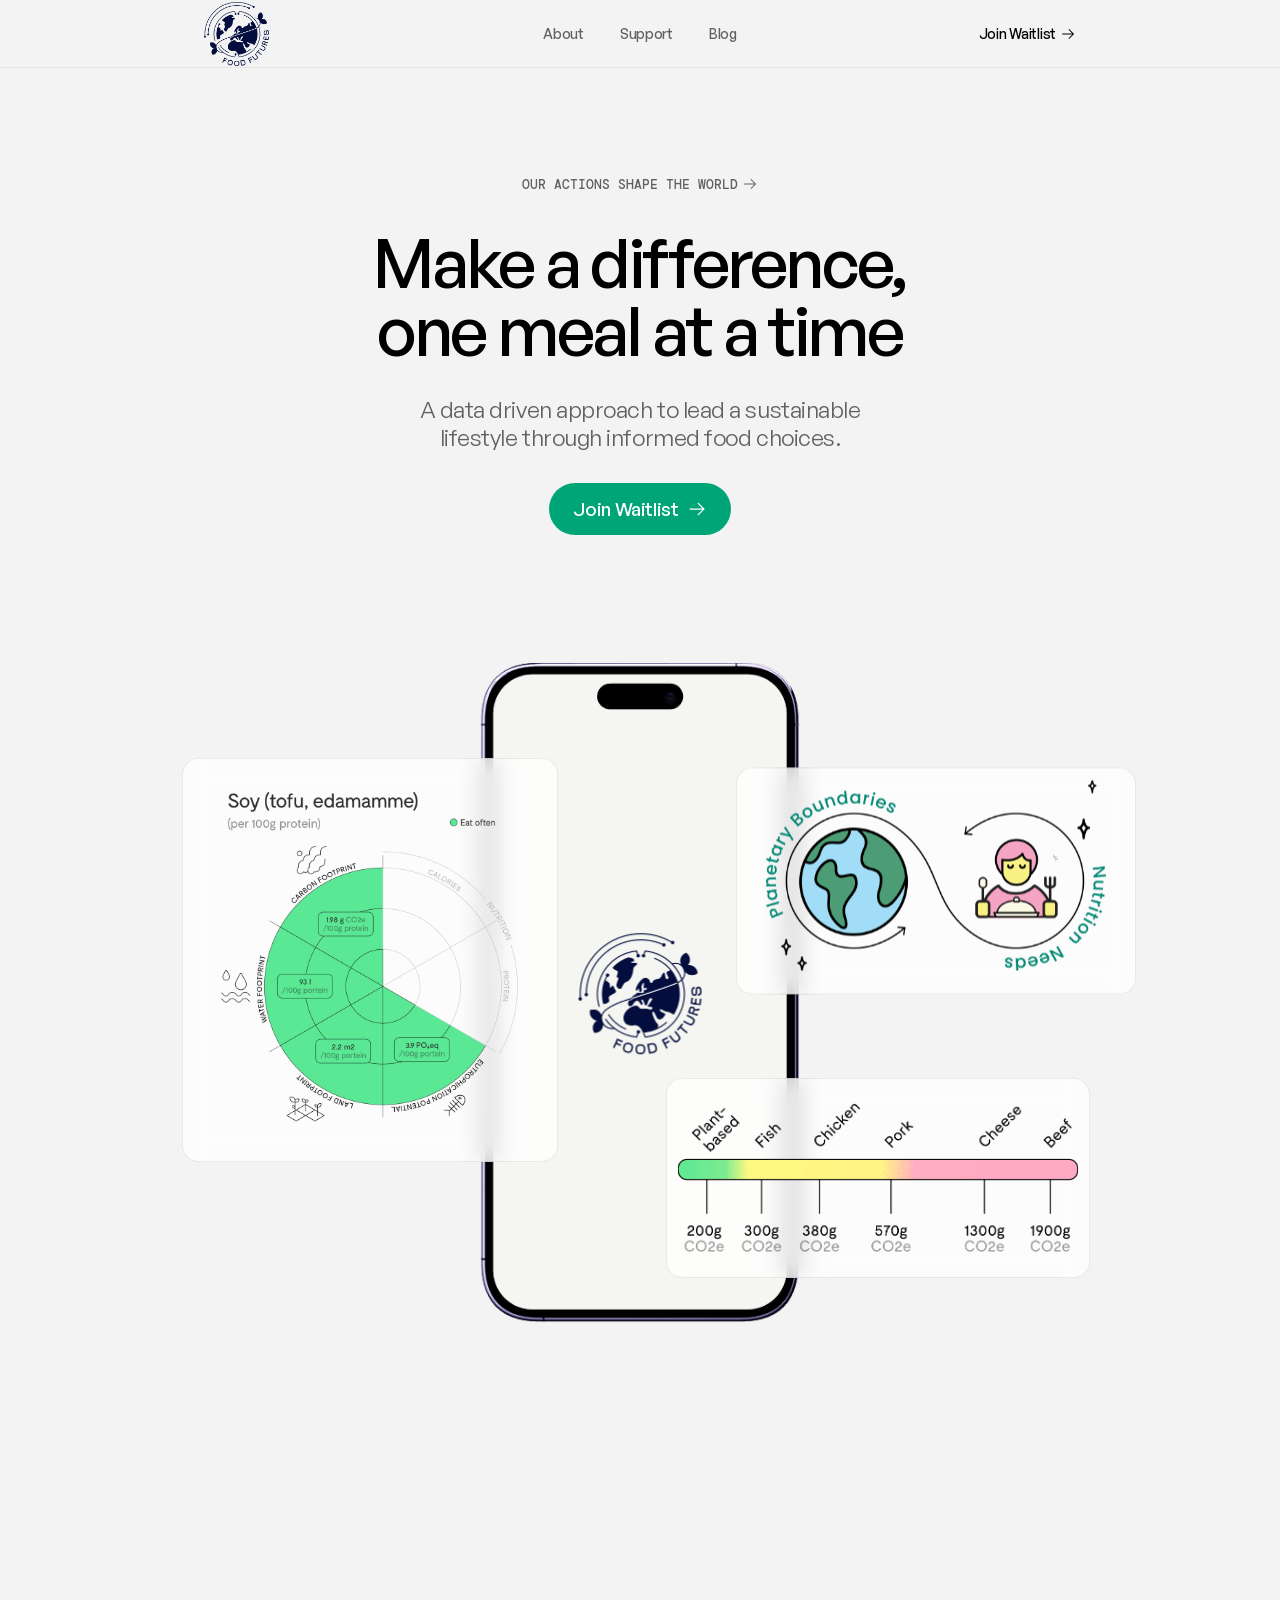
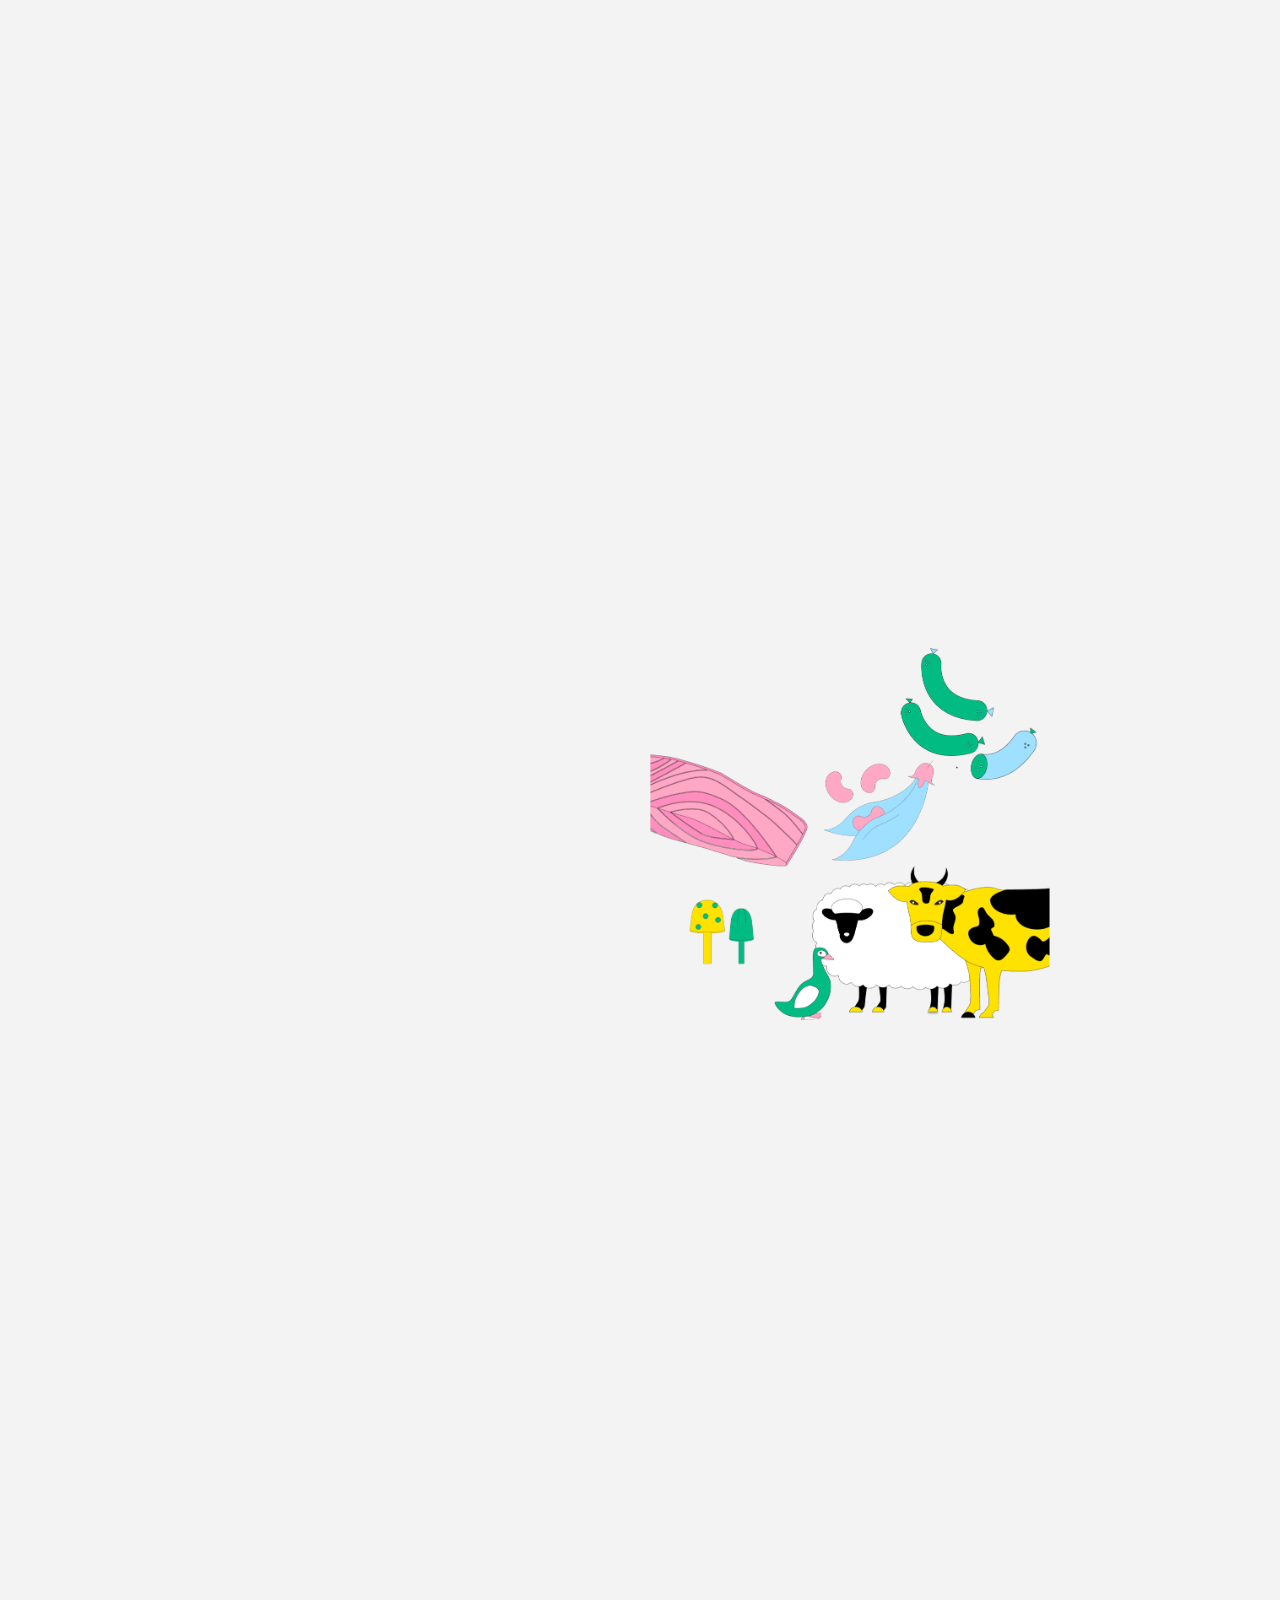
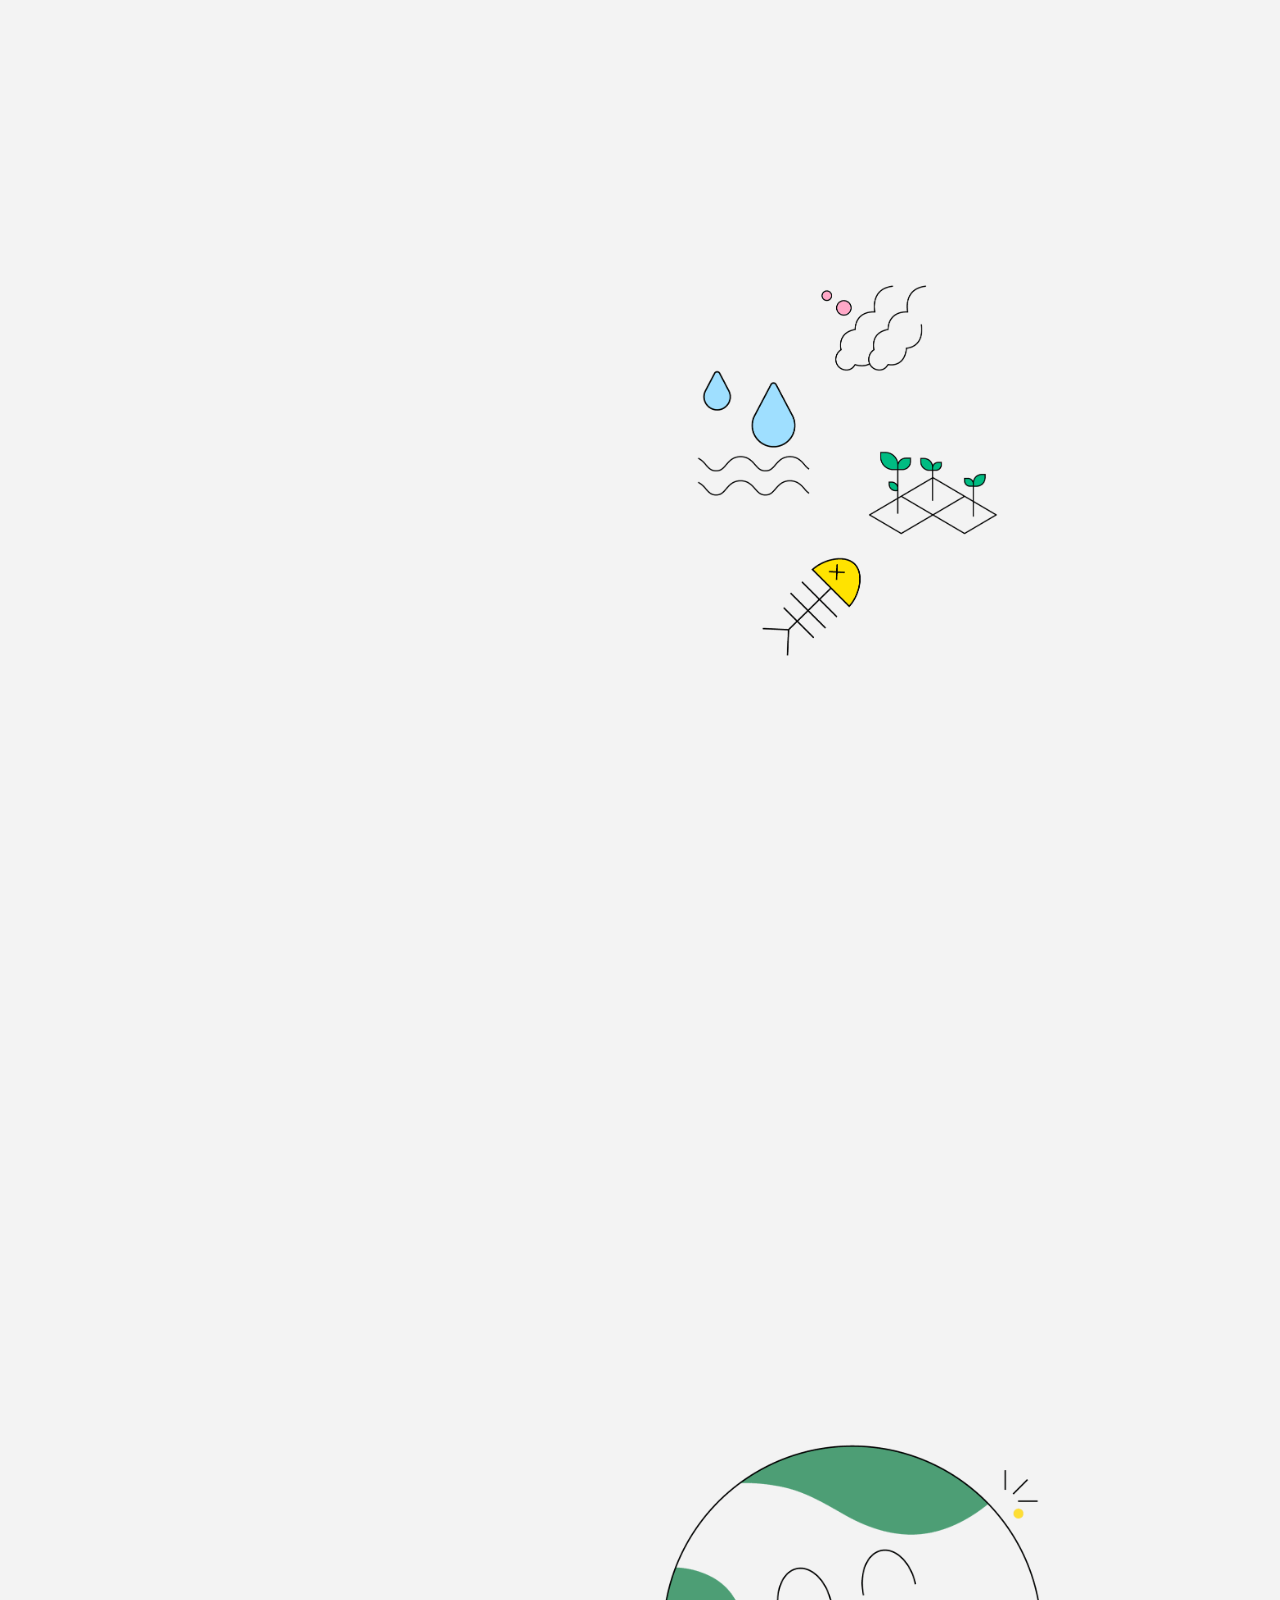
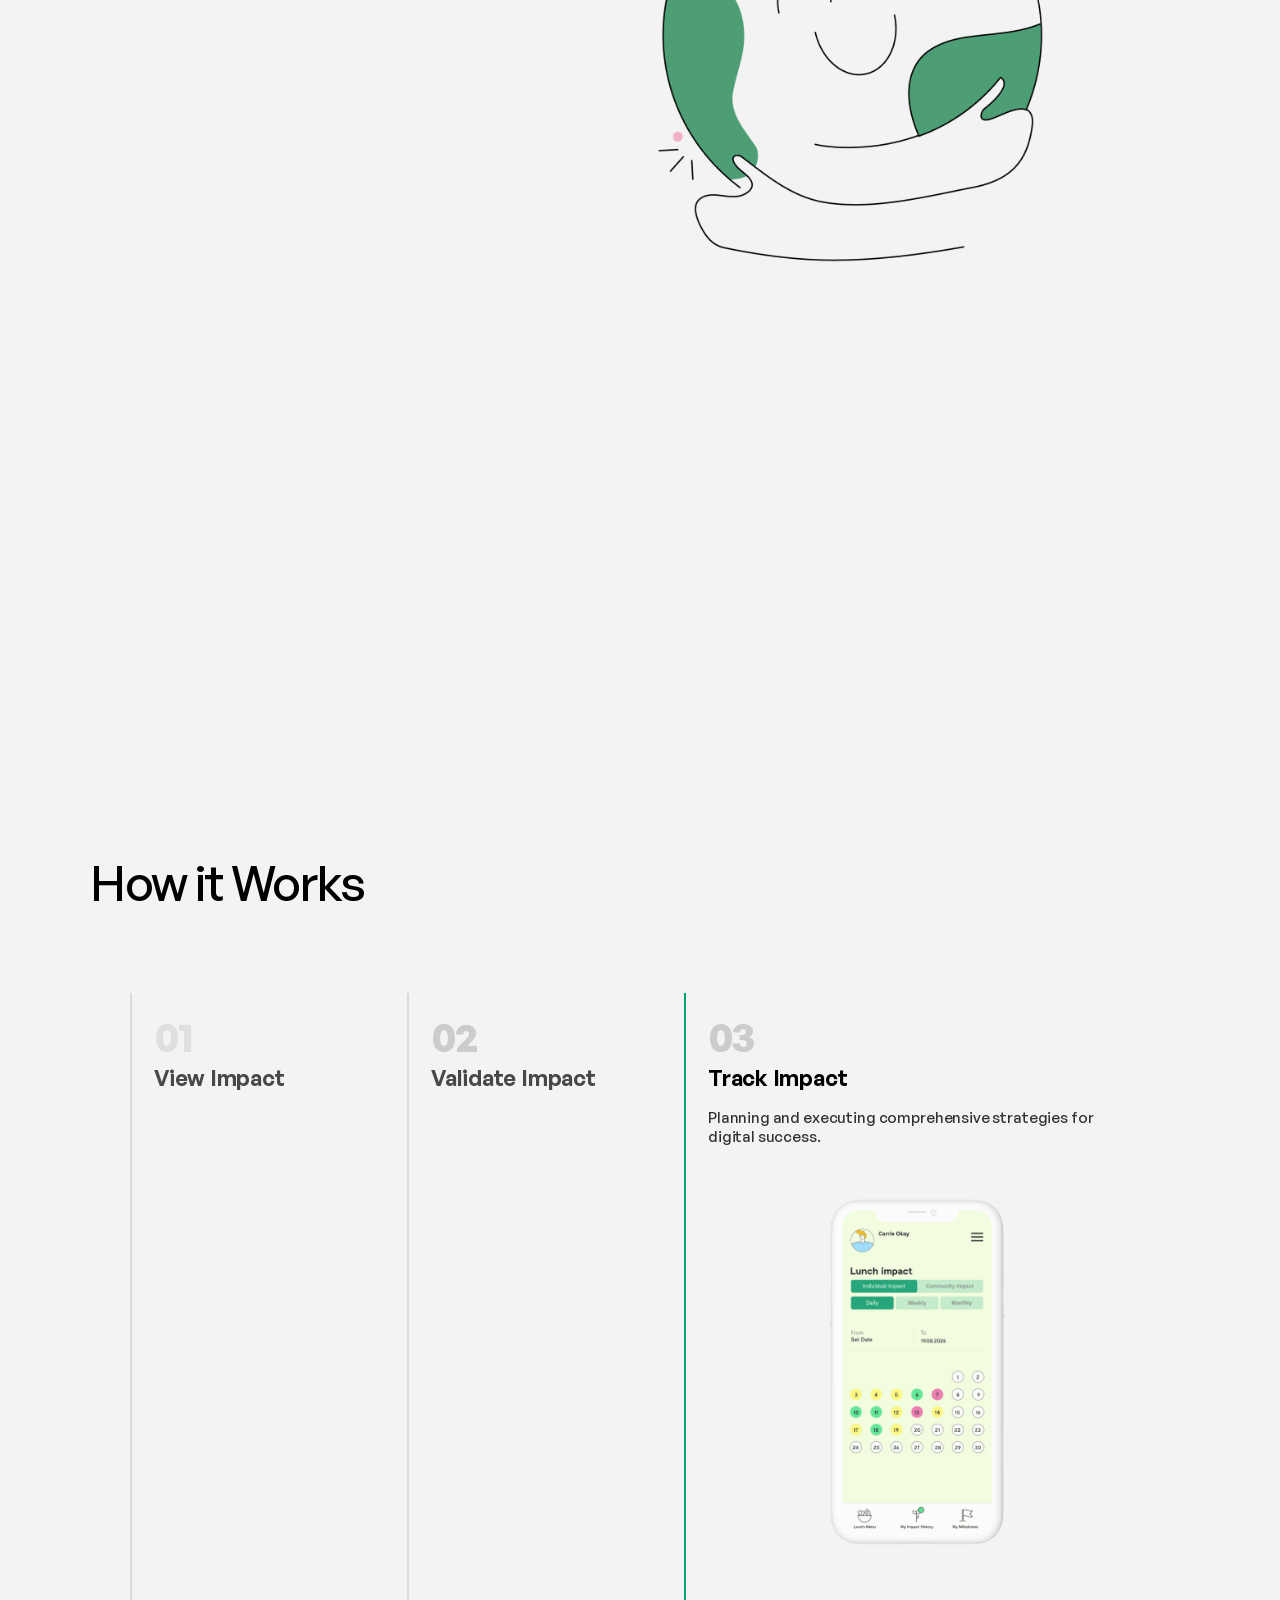
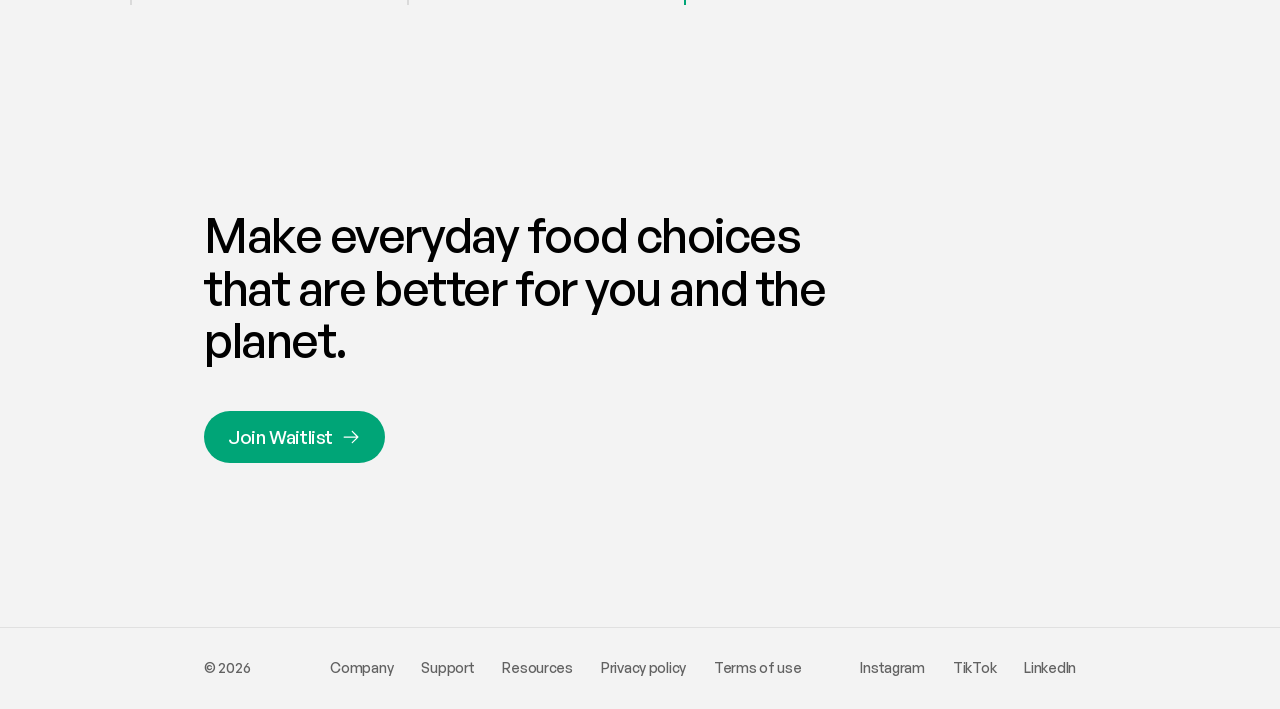
==== website/index.html @ 28aa5a52 "Set up Food Futures workspace and website rebuild" ====
<!doctype html>
<html lang="en">
<head>
  <meta charset="utf-8">
  <meta name="viewport" content="width=device-width, initial-scale=1">
  <title>Home | Nova</title>
  <meta name="description" content="Make everyday food choices that are better for you and the planet.">
  <link rel="icon" href="assets/img/logo.png">
  <link rel="preload" href="assets/fonts/general-sans-500.woff2" as="font" type="font/woff2" crossorigin>
  <link rel="preload" href="assets/fonts/general-sans-400.woff2" as="font" type="font/woff2" crossorigin>
  <link rel="stylesheet" href="styles.css">
  <script>document.documentElement.classList.add('js')</script>
  <script src="script.js" defer></script>
</head>
<body>
  <svg hidden>
    <!-- Framer's "Arrow Right" icon, same path and viewBox -->
    <symbol id="arrow" viewBox="0 0 24 24">
      <path transform="translate(3 4.5)" fill="currentColor" d="M17.781 8.031l-6.75 6.75c-.293.293-.769.293-1.062 0-.293-.293-.293-.768 0-1.061l5.471-5.47H.75C.336 8.25 0 7.915 0 7.5c0-.414.336-.75.75-.75h14.69L9.969 1.281c-.293-.293-.293-.768 0-1.061.293-.293.769-.293 1.062 0l6.75 6.75c.14.14.22.331.22.53 0 .199-.08.39-.22.531z"/>
    </symbol>
  </svg>

  <header class="site-header">
    <div class="site-header__bar">
      <div class="site-header__side">
        <a class="site-header__logo" href="#top" aria-label="Food Futures home">
          <img src="assets/img/logo.png" alt="" width="65" height="64">
        </a>
      </div>
      <nav class="site-header__nav" aria-label="Main">
        <a class="nav-link">About</a>
        <a class="nav-link">Support</a>
        <a class="nav-link">Blog</a>
      </nav>
      <div class="site-header__side site-header__side--end">
        <a class="text-button" href="https://forms.gle/pmGonK4UhYX1k7f49">
          Join Waitlist <svg class="arrow" aria-hidden="true"><use href="#arrow"/></svg>
        </a>
      </div>
    </div>
  </header>

  <main>
    <section class="hero" id="top">
      <div class="hero__content">
        <a class="announce">Our actions shape the world <svg class="arrow" aria-hidden="true"><use href="#arrow"/></svg></a>
        <h1 class="display">Make a difference,<br>one meal at a time</h1>
        <p class="lead">A data driven approach to lead a sustainable lifestyle through informed food choices.</p>
        <a class="button" href="https://forms.gle/pmGonK4UhYX1k7f49">
          <span>Join Waitlist</span><svg class="arrow" aria-hidden="true"><use href="#arrow"/></svg>
        </a>
      </div>
    </section>

    <section class="intro" aria-label="App preview">
      <div class="intro__stage">
        <div class="phone">
          <div class="phone__screen"><img class="phone__logo" src="assets/img/logo.png" alt="" width="246" height="243"></div>
          <img class="phone__bevel" src="assets/img/phone-bevel.png" alt="" width="323" height="660">
        </div>
        <div class="widget widget--co2">
          <div class="glass-card" data-appear style="--from: 0 40px; --delay: .4s">
            <img src="assets/img/card-co2.png" alt="Carbon footprint per serving, from plant-based at 200 g CO2e to beef at 1900 g" width="400" height="150">
          </div>
        </div>
        <div class="widget widget--boundaries">
          <div class="glass-card" data-appear style="--from: 40px 0; --delay: .2s">
            <img src="assets/img/card-boundaries.png" alt="Planetary boundaries balanced with nutrition needs" width="352" height="190">
          </div>
        </div>
        <div class="widget widget--soy">
          <div class="glass-card" data-appear style="--from: -60px 0">
            <img src="assets/img/card-soy.png" alt="Impact chart for soy per 100 g of protein, marked eat often" width="332" height="356">
          </div>
        </div>
      </div>
    </section>

    <div class="story">
      <article class="story__block">
        <p class="story__label" data-reveal="top"><span>We Believe in Balanced Eating</span></p>
        <p class="story__text" data-reveal="left"><span>Sustainable eating does not have to mean strict diets or extremes. We support realistic, balanced choices that are healthier for both people and planet.</span></p>
        <figure class="story__art"><img src="assets/img/story-balanced.png" alt="" width="400" height="420"></figure>
      </article>
      <article class="story__block">
        <p class="story__label" data-reveal="top"><span>We Look at the Bigger Picture</span></p>
        <p class="story__text" data-reveal="left"><span>Sustainability is more than carbon alone. We balance nutrition with peer-reviewed insights on water, land, biodiversity, and climate impact.</span></p>
        <figure class="story__art story__art--fit"><img src="assets/img/story-bigger-picture.png" alt="" width="400" height="420"></figure>
      </article>
      <article class="story__block">
        <p class="story__label" data-reveal="top"><span>We’re Better Together</span></p>
        <p class="story__text" data-reveal="left"><span>Making sustainable choices alone can feel discouraging, so we help visualize impact at both personal and collective levels.</span></p>
        <figure class="story__art story__art--fit story__art--last"><img src="assets/img/story-together.png" alt="" width="400" height="420"></figure>
      </article>
    </div>

    <section class="steps" aria-labelledby="steps-title">
      <div class="steps__inner">
        <h2 class="heading" id="steps-title">How it Works</h2>
        <div class="steps__frame">
          <ol class="steps__list">
            <li class="step is-active">
              <span class="step__track"><span class="step__fill"></span></span>
              <button class="step__head" type="button" aria-expanded="true" aria-controls="step-1">
                <span class="step__num">01</span><span class="step__title">View Impact</span>
              </button>
              <div class="step__body" id="step-1">
                <div class="step__body-inner">
                  <p class="step__text">A brief description of this amazing project and what makes it special.</p>
                  <div class="step__media"><img src="assets/img/step-view.png" alt="App screen showing a meal's impact" width="1024" height="914"></div>
                </div>
              </div>
            </li>
            <li class="step">
              <span class="step__track"><span class="step__fill"></span></span>
              <button class="step__head" type="button" aria-expanded="false" aria-controls="step-2">
                <span class="step__num">02</span><span class="step__title">Validate Impact</span>
              </button>
              <div class="step__body" id="step-2" inert>
                <div class="step__body-inner">
                  <p class="step__text">Building innovative solutions with modern technologies and best practices.</p>
                  <div class="step__media"><img src="assets/img/step-validate.png" alt="App screen asking for a picture of your meal" width="1024" height="914" loading="lazy"></div>
                </div>
              </div>
            </li>
            <li class="step">
              <span class="step__track"><span class="step__fill"></span></span>
              <button class="step__head" type="button" aria-expanded="false" aria-controls="step-3">
                <span class="step__num">03</span><span class="step__title">Track Impact</span>
              </button>
              <div class="step__body" id="step-3" inert>
                <div class="step__body-inner">
                  <p class="step__text">Planning and executing comprehensive strategies for digital success.</p>
                  <div class="step__media"><img src="assets/img/step-track.png" alt="App screen tracking lunch impact over time" width="1024" height="914" loading="lazy"></div>
                </div>
              </div>
            </li>
          </ol>
        </div>
      </div>
    </section>

    <section class="cta">
      <div class="cta__inner">
        <h2 class="heading cta__title">Make everyday food choices that are better for you and the planet.</h2>
        <a class="button" href="https://forms.gle/pmGonK4UhYX1k7f49">
          <span>Join Waitlist</span><svg class="arrow" aria-hidden="true"><use href="#arrow"/></svg>
        </a>
      </div>
    </section>
  </main>

  <footer class="site-footer">
    <div class="site-footer__row">
      <div class="site-footer__meta">
        <p>© 2026</p>
        <nav class="site-footer__links" aria-label="Footer">
          <a href="#">Company</a>
          <a href="#">Support</a>
          <a href="#">Resources</a>
          <a href="#">Privacy policy</a>
          <a href="#">Terms of use</a>
        </nav>
      </div>
      <div class="site-footer__social">
        <p>Instagram</p>
        <p>TikTok</p>
        <p>LinkedIn</p>
      </div>
    </div>
  </footer>
</body>
</html>
---- website/styles.css ----
/* Food Futures, rebuilt by hand from https://foodfutures.framer.website/
   Every value here was read from the live Framer build (computed styles and component source).
   Breakpoints match Framer's: desktop >= 1200, tablet 810 to 1199.98, phone <= 809.98. */

@font-face { font-family: "General Sans"; src: url("assets/fonts/general-sans-400.woff2") format("woff2"); font-weight: 400; font-display: swap; }
@font-face { font-family: "General Sans"; src: url("assets/fonts/general-sans-500.woff2") format("woff2"); font-weight: 500; font-display: swap; }
@font-face { font-family: "General Sans"; src: url("assets/fonts/general-sans-600.woff2") format("woff2"); font-weight: 600; font-display: swap; }
@font-face { font-family: "General Sans"; src: url("assets/fonts/general-sans-700.woff2") format("woff2"); font-weight: 700; font-display: swap; }
@font-face { font-family: "Inter Variable"; src: url("assets/fonts/inter-variable-latin.woff2") format("woff2"); font-weight: 100 900; font-display: swap; }
@font-face { font-family: "DM Mono"; src: url("assets/fonts/dm-mono-500.woff2") format("woff2"); font-weight: 500; font-display: swap; }

/* ---------- Design tokens ---------- */

:root {
  /* Color */
  --page: #f3f3f3;
  --ink: #000;
  --ink-muted: rgb(0 0 0 / 0.6);
  --accent: #00a577;
  --on-accent: #fff;
  --glass: rgb(255 255 255 / 0.76);
  --hairline: rgb(0 0 0 / 0.08);
  --hairline-solid: #e6e6e6;
  --header-bg: rgb(243 243 243 / 0.95);
  --step-number: #ccc;
  --step-track: rgb(0 0 0 / 0.1);
  --screen-tint: rgb(255 255 231 / 0.15);

  /* Type */
  --font-sans: "General Sans", system-ui, sans-serif;
  --font-label: "Inter Variable", system-ui, sans-serif;
  --font-mono: "DM Mono", ui-monospace, monospace;
  --text-display: 68px;
  --text-heading: 48px;
  --text-lead: 23px;
  --leading-lead: 1.2em;
  --text-statement: 52px;
  --text-statement-2: 50px;

  /* Layout */
  --content: 872px;

  /* Motion. Tween curves come from the Framer source; the --spring-* tokens are
     sampled from Framer's spring settings by script.js (these fallbacks cover no-JS). */
  --ease-reveal: cubic-bezier(0.2, 0.65, 0.3, 0.9);
  --ease-exit: cubic-bezier(0.25, 0.1, 0.35, 1);
  --ease-in-out: cubic-bezier(0.42, 0, 0.58, 1);
  --ease-out: cubic-bezier(0, 0, 0.58, 1);
  --ease-link: cubic-bezier(0.44, 0, 0.56, 1);
  --spring-card: 0.9s cubic-bezier(0.2, 0.8, 0.2, 1);
  --spring-press: 0.45s cubic-bezier(0.2, 0.8, 0.2, 1);
  --spring-link: 0.5s cubic-bezier(0.2, 0.8, 0.2, 1);
  --spring-nudge: 0.45s cubic-bezier(0.2, 0.8, 0.2, 1);
  --spring-exit: 0.6s cubic-bezier(0.2, 0.8, 0.2, 1);

  -webkit-font-smoothing: antialiased;
  -moz-osx-font-smoothing: grayscale;
}

@media (max-width: 809.98px) {
  :root {
    --text-display: 57px;
    --text-heading: 39px;
    --text-lead: 19px;
    --leading-lead: 1.3em;
    --text-statement: 32px;
    --text-statement-2: 32px;
  }
}

/* ---------- Base ---------- */

*, *::before, *::after { box-sizing: border-box; }
html { background: var(--page); scroll-behavior: smooth; }
body { margin: 0; background: var(--page); color: var(--ink); font-family: var(--font-sans); }
h1, h2, p, figure, ol { margin: 0; }
img, svg { display: block; }
img { object-fit: cover; }
[hidden] { display: none !important; }
a { color: inherit; text-decoration: none; cursor: pointer; }
::selection { background: rgb(0 165 119 / 0.22); }
:focus-visible { outline: 2px solid var(--ink); outline-offset: 3px; }

@keyframes fade-in { from { opacity: 0; } }

.display {
  width: 100%;
  font-size: var(--text-display);
  font-weight: 500;
  line-height: 1em;
  letter-spacing: -0.04em;
}
.heading {
  font-size: var(--text-heading);
  font-weight: 500;
  line-height: 1.1em;
  letter-spacing: -0.03em;
}
.arrow { flex: none; width: 16px; height: 16px; }

/* ---------- Links and buttons ---------- */

.nav-link,
.text-button,
.site-footer {
  font-size: 14px;
  font-weight: 500;
  line-height: 1.2em;
  letter-spacing: -0.02em;
}

.nav-link {
  display: flex;
  align-items: center;
  height: 24px;
  color: var(--ink-muted);
  transition: color var(--spring-link);
}
.nav-link:hover { color: var(--ink); }

.text-button,
.announce {
  display: flex;
  align-items: center;
  gap: 4px;
  height: 24px;
}
.text-button .arrow,
.announce .arrow { transition: translate var(--spring-nudge); }
.text-button:hover .arrow,
.announce:hover .arrow { translate: 4px 0; }

.announce {
  font-family: var(--font-mono);
  font-size: 13px;
  font-weight: 500;
  line-height: 1em;
  text-transform: uppercase;
  color: var(--ink-muted);
  transition: color var(--spring-nudge);
}
.announce:hover { color: var(--ink); }

/* Framer adds 8px of bottom padding on hover; the label and arrow lift 4px on a spring. */
.button {
  display: inline-flex;
  align-items: center;
  justify-content: center;
  gap: 8px;
  height: 52px;
  padding: 0 24px;
  border-radius: 80px;
  background: var(--accent);
  color: var(--on-accent);
  font-size: 19px;
  font-weight: 500;
  line-height: 1.3em;
  letter-spacing: -0.02em;
  white-space: nowrap;
}
.button > * { transition: translate var(--spring-press); }
.button:hover > * { translate: 0 -4px; }
.button .arrow { width: 20px; height: 20px; }

/* ---------- Header (desktop and tablet only) ---------- */

.site-header {
  position: fixed;
  inset: 0 0 auto;
  z-index: 10;
  height: 68px;
  padding: 0 36px;
  background: var(--header-bg);
  -webkit-backdrop-filter: blur(10px);
  backdrop-filter: blur(10px);
  animation: fade-in 0.6s linear both;
}
.site-header::after {
  content: "";
  position: absolute;
  inset: auto 0 0;
  height: 1px;
  background: var(--hairline-solid);
}
.site-header__bar {
  display: flex;
  align-items: center;
  justify-content: space-between;
  max-width: var(--content);
  height: 100%;
  margin: 0 auto;
}
.site-header__side { display: flex; width: 200px; }
.site-header__side--end { justify-content: flex-end; }
.site-header__logo img { width: 65px; height: 64px; }
.site-header__nav { display: flex; gap: 36px; }

/* ---------- Hero ---------- */

.hero { padding-top: 172px; }
.hero__content {
  display: flex;
  flex-direction: column;
  align-items: center;
  gap: 32px;
  max-width: var(--content);
  margin: 0 auto;
  text-align: center;
  animation: fade-in 0.6s linear 0.1s both;
}
.lead {
  max-width: 500px;
  font-size: var(--text-lead);
  line-height: var(--leading-lead);
  letter-spacing: -0.02em;
  color: var(--ink-muted);
}

/* ---------- Intro: phone mockup and glass cards ---------- */

.intro { padding-top: 128px; overflow: hidden; }
.intro__stage {
  position: relative;
  max-width: var(--content);
  height: 660px;
  margin: 0 auto;
}

.phone {
  position: absolute;
  top: calc(50% - 330.5px);
  left: calc(50% - 162px);
  width: 324px;
  height: 661px;
  overflow: hidden;
}
.phone__screen {
  position: absolute;
  inset: 6px 12px 5px;
  overflow: hidden;
  border-radius: 30px;
  background: var(--page);
}
.phone__screen::before { content: ""; position: absolute; inset: 0; background: var(--screen-tint); }
.phone__logo {
  position: absolute;
  top: 50%;
  left: 50%;
  width: 123px;
  height: auto;
  translate: -50% -50%;
}
.phone__bevel { position: absolute; top: 0; left: 0.5px; width: 323px; height: 660px; }

.widget { position: absolute; }
.widget img { flex: none; }
.widget--co2 { right: -14px; bottom: 45px; width: 424px; height: 200px; }
.widget--boundaries { top: 33%; left: 84%; height: 227px; translate: -50% -50%; }
.widget--soy { top: 45%; left: 19%; width: 376px; translate: -50% -50%; }

/* The 1px edge is an inset shadow so it never shifts layout, like Framer's ::after border. */
.glass-card {
  display: flex;
  height: 100%;
  padding: 24px;
  border-radius: 16px;
  background: var(--glass);
  box-shadow: inset 0 0 0 1px var(--hairline);
  -webkit-backdrop-filter: blur(12px);
  backdrop-filter: blur(12px);
}
.widget--co2 .glass-card { flex-direction: column; align-items: center; }
.widget--co2 img { width: 400px; height: 150px; }
.widget--boundaries .glass-card { align-items: flex-end; }
.widget--boundaries img { width: 352px; height: 190px; }
.widget--soy img { width: 332px; height: 356px; }

/* Framer "appear" effect: runs once, the moment a card enters the viewport. */
@media (prefers-reduced-motion: no-preference) {
  .js [data-appear] {
    opacity: 0;
    translate: var(--from);
    transition:
      opacity var(--spring-card) var(--delay, 0s),
      translate var(--spring-card) var(--delay, 0s);
  }
  .js [data-appear].is-in { opacity: 1; translate: none; }
}

/* ---------- Story: three statements with scroll reveals ---------- */

.story {
  display: flex;
  flex-direction: column;
  gap: 400px;
  max-width: 900px;
  margin: 0 auto;
  padding: 430px 40px;
  overflow: clip;
}
.story__block { display: flex; flex-direction: column; gap: 40px; overflow: clip; }
.story__label {
  font-family: var(--font-label);
  font-size: 24px;
  line-height: 1.2em;
  color: var(--ink-muted);
}
.story__text { font-size: var(--text-statement); line-height: 1.3em; }
.story__block + .story__block .story__text { font-size: var(--text-statement-2); }
.story__art { display: flex; justify-content: flex-end; }
.story__art img { width: 400px; height: 420px; }
.story__art--fit img { object-fit: contain; }

/* Framer text reveal: replays every time 30% of the text enters or leaves.
   Entering uses the component's 0.8s curve; leaving uses Motion's defaults. */
[data-reveal] > span { display: block; }
@media (prefers-reduced-motion: no-preference) {
  .js [data-reveal] > span {
    transition:
      clip-path 0.3s var(--ease-exit),
      translate var(--spring-exit);
  }
  .js [data-reveal="top"]:not(.is-in) > span { clip-path: inset(100% 0 0 0); translate: 0 -40px; }
  .js [data-reveal="left"]:not(.is-in) > span { clip-path: inset(0 100% 0 0); translate: -40px 0; }
  .js [data-reveal].is-in > span {
    clip-path: inset(0);
    transition:
      clip-path 0.8s var(--ease-reveal),
      translate 0.8s var(--ease-reveal);
  }
}

/* ---------- How it Works ---------- */

.steps { position: relative; z-index: 1; padding-top: 164px; }
.steps__inner {
  display: flex;
  flex-direction: column;
  gap: 44px;
  max-width: 1100px;
  margin: 0 auto;
}
.steps__frame { overflow: hidden; }
.steps__list {
  display: flex;
  gap: 20px;
  padding: 40px;
  list-style: none;
}

/* Desktop: the active card takes double width, plays a 5s progress line, then hands off. */
.step {
  position: relative;
  display: flex;
  flex: 1 1 0;
  flex-direction: column;
  gap: 16px;
  min-width: 0;
  padding: 24px;
  overflow: hidden;
  cursor: pointer;
  transition: flex-grow 0.5s var(--ease-in-out);
}
.step.is-active { flex-grow: 2; }
.step__track {
  position: absolute;
  bottom: 0;
  left: 0;
  width: 2px;
  height: 100%;
  background: var(--step-track);
}
.step__fill {
  position: absolute;
  inset: 0;
  background: var(--accent);
  transform: scaleY(0);
  transform-origin: bottom;
}
.step.is-active .step__fill { animation: step-progress 5s linear forwards; }
@keyframes step-progress { to { transform: scaleY(1); } }

.step__head {
  all: unset;
  display: flex;
  flex-direction: column;
  align-items: flex-start;
  gap: 8px;
  cursor: inherit;
}
.step__head:focus-visible { outline: 2px solid var(--ink); outline-offset: 3px; }
.step__num {
  font-size: 40px;
  font-weight: 700;
  line-height: 1em;
  letter-spacing: -0.04em;
  color: var(--step-number);
  opacity: 0.5;
}
.step__title {
  font-size: 22px;
  font-weight: 600;
  line-height: 1.2em;
  letter-spacing: -0.01em;
  opacity: 0.7;
}
.step.is-active :is(.step__num, .step__title) { opacity: 1; }

.step__body {
  display: grid;
  grid-template-rows: 0fr;
  opacity: 0;
  transition:
    grid-template-rows 0.3s var(--ease-out),
    opacity 0.3s var(--ease-out);
}
.step.is-active .step__body { grid-template-rows: 1fr; opacity: 1; }
.step__body-inner {
  display: flex;
  flex-direction: column;
  gap: 16px;
  min-height: 0;
  overflow: hidden;
}
.step__text {
  font-size: 15px;
  font-weight: 500;
  line-height: 1.3em;
  letter-spacing: -0.01em;
  opacity: 0.8;
}
.step__media { aspect-ratio: 1; }
.step__media img { width: 100%; height: 100%; border-radius: 8px; }

/* The original component switches to a plain list below 768px, not at Framer's 810px breakpoint. */
@media (max-width: 767.98px) {
  .steps__list { flex-direction: column; }
  .step { gap: 16px; padding: 0; overflow: visible; cursor: auto; }
  .step__track { display: none; }
  .step__head { gap: 16px; }
  .step__num, .step__title { opacity: 1; }
  .step__body { grid-template-rows: 1fr; opacity: 1; transition: none; }
  .step__media { aspect-ratio: 2240 / 2000; }
  .step__media img { object-fit: fill; }
}

/* ---------- Closing call to action ---------- */

.cta { position: relative; z-index: 1; padding: 164px 0; }
.cta__inner {
  display: flex;
  flex-direction: column;
  align-items: flex-start;
  gap: 44px;
  max-width: var(--content);
  margin: 0 auto;
}
.cta__title { max-width: 644px; }

/* ---------- Footer ---------- */

.site-footer {
  position: relative;
  z-index: 1;
  display: flex;
  flex-direction: column;
  align-items: center;
  gap: 32px;
  padding: 0 0 32px;
  color: var(--ink-muted);
}
.site-footer::before { content: ""; align-self: stretch; height: 1px; background: var(--hairline); }
.site-footer__row {
  display: flex;
  align-items: center;
  justify-content: space-between;
  width: 100%;
  max-width: var(--content);
}
.site-footer__meta { display: flex; align-items: center; gap: 80px; }
.site-footer__links,
.site-footer__social { display: flex; align-items: center; gap: 28px; }
.site-footer__links a { transition: color 0.2s var(--ease-link); }
.site-footer__links a:hover { color: var(--ink); }

/* ---------- Tablet ---------- */

@media (max-width: 1199.98px) {
  .hero__content { padding: 0 32px; }
  .intro { padding: 128px 36px 0; }
  .widget--soy { left: 21%; width: 360px; }
  .steps { padding: 164px 36px 0; }
  .cta { padding: 164px 36px; }
  .site-footer { padding: 0 36px 32px; }
  .site-footer__meta { gap: 40px; }
  .site-footer__links,
  .site-footer__social { gap: 24px; }
}

/* ---------- Phone ---------- */

@media (max-width: 809.98px) {
  .site-header { display: none; }

  .hero { padding-top: 152px; }
  .hero__content { gap: 28px; padding: 0 20px; }

  .intro { padding: 72px 20px 0; }
  .intro__stage { height: 556px; }
  .phone { top: calc(53.777% - 257px); left: calc(50% - 125.865px); width: 252px; height: 514px; }
  /* In the original the phone variant's screen collapses to 0x0, so the frame shows empty. */
  .phone__screen { display: none; }
  .phone__bevel { left: 0.4px; width: 251px; height: 513px; }
  .widget { display: none; }

  .story { gap: 301px; padding: 159px 40px; }
  .story__art img { width: 310px; }
  .story__art--last img { width: 290px; height: 350px; }

  .steps { padding: 64px 20px; }
  .steps__inner { gap: 36px; }

  .cta { padding: 64px 20px; }
  .cta__inner { gap: 36px; }

  .site-footer { padding: 0 0 44px; }
  .site-footer__row { align-items: flex-start; justify-content: flex-start; gap: 44px; padding: 0 20px; }
  .site-footer__meta { align-items: flex-start; gap: 44px; }
  .site-footer__links,
  .site-footer__social { flex-direction: column; align-items: flex-start; gap: 20px; }
}

@media (prefers-reduced-motion: reduce) {
  html { scroll-behavior: auto; }
  *, *::before, *::after { animation: none !important; transition: none !important; }
}
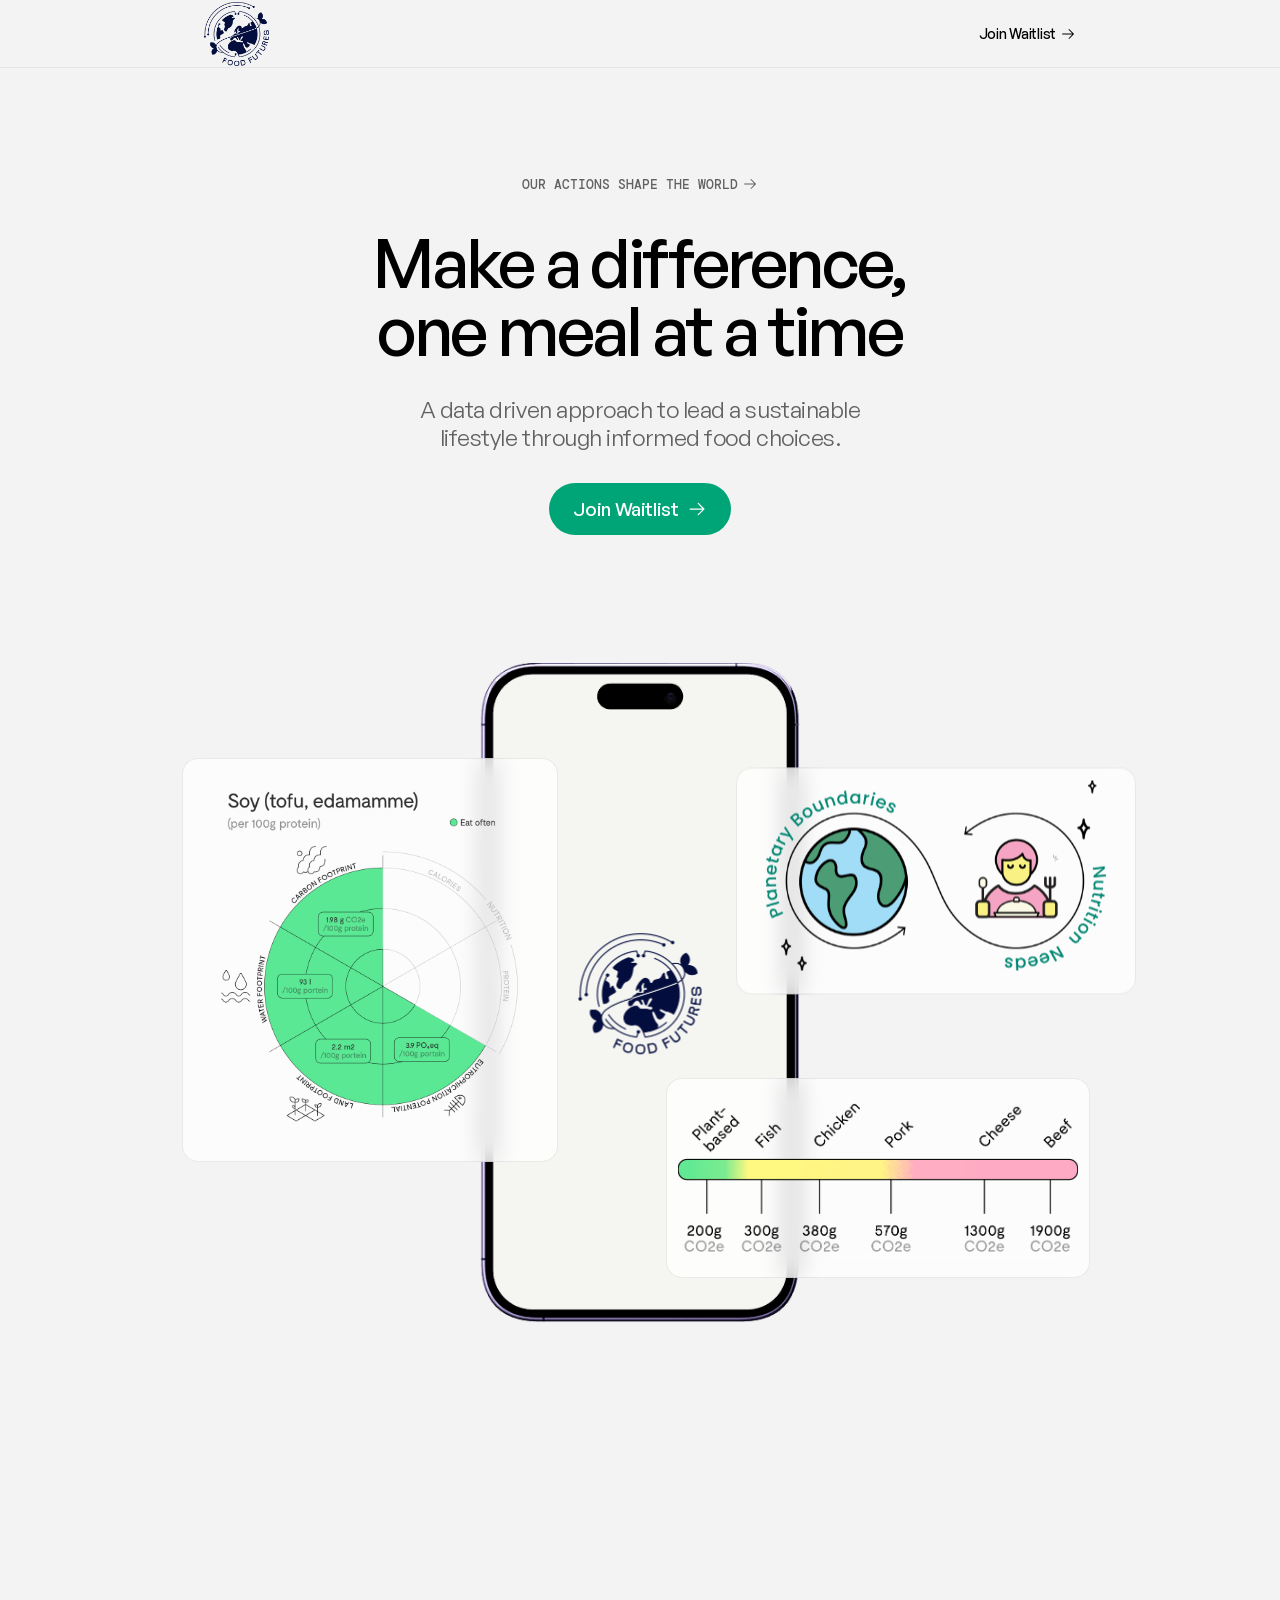
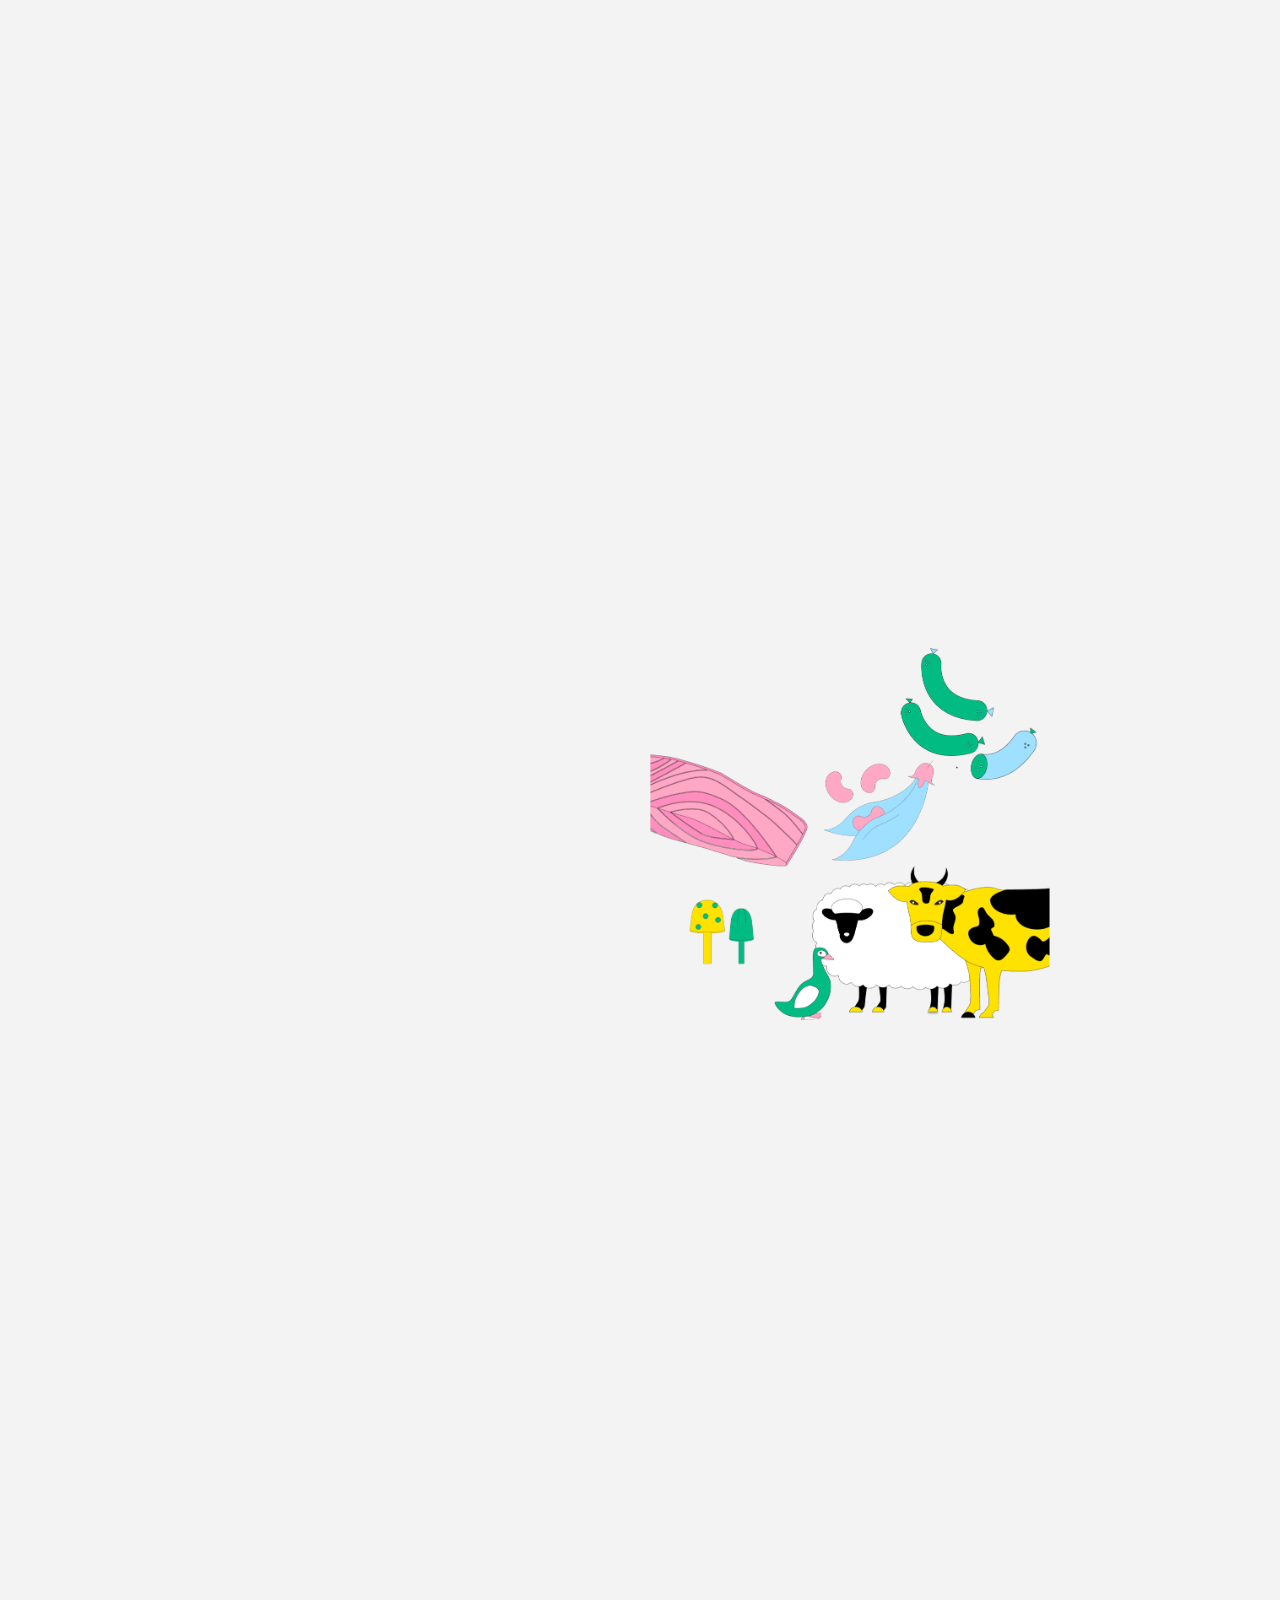
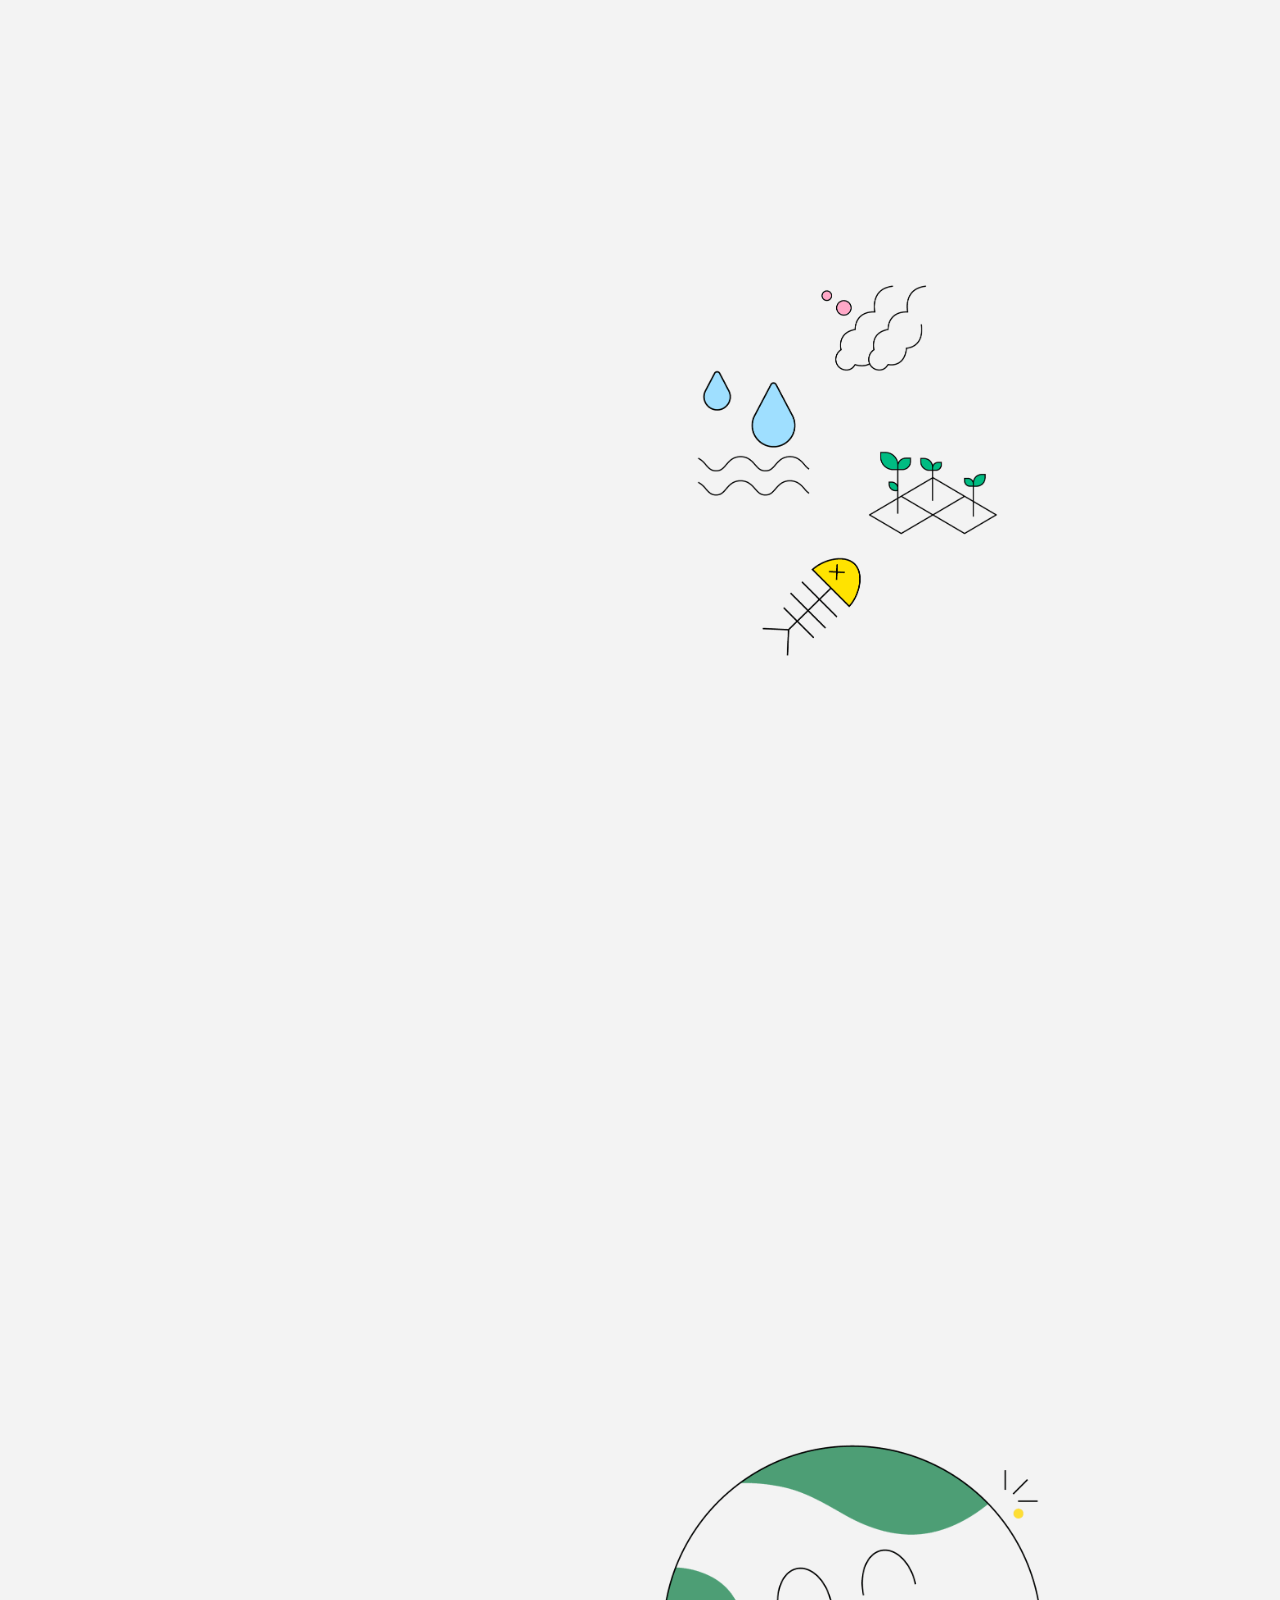
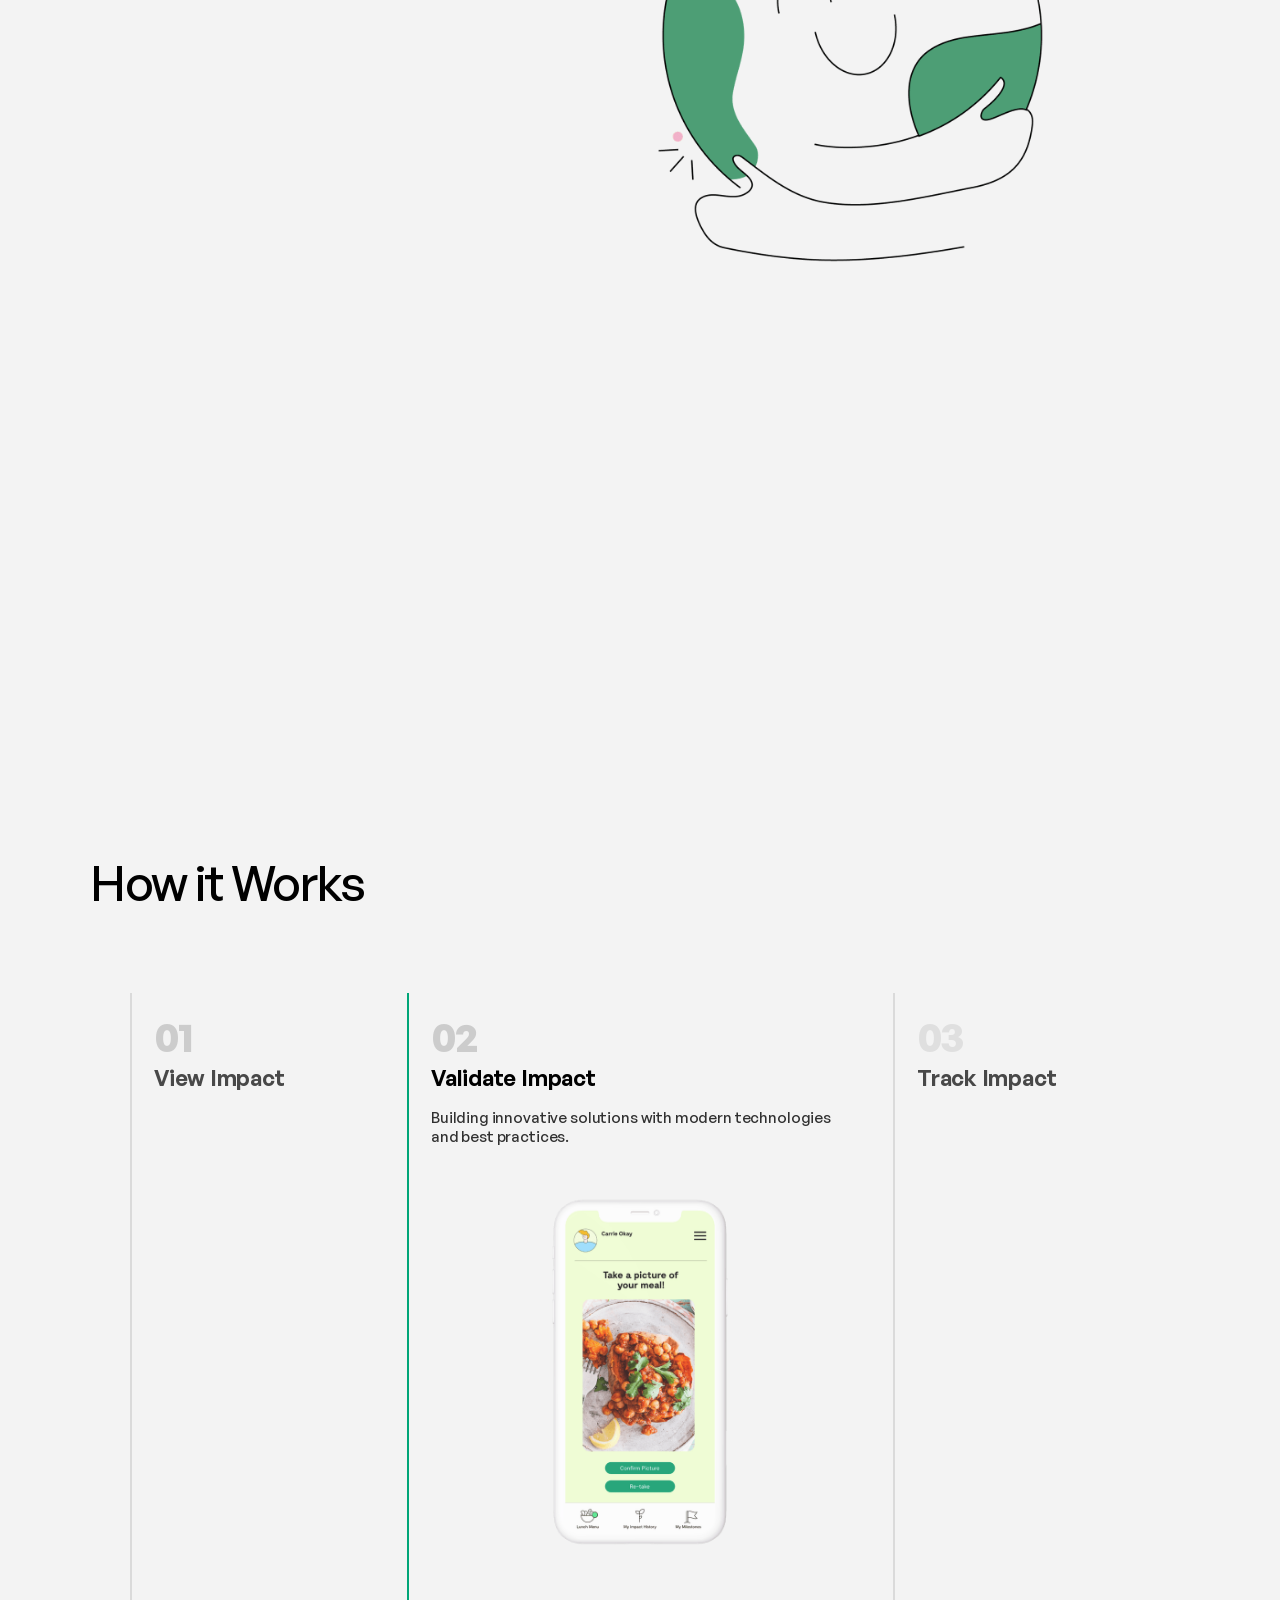
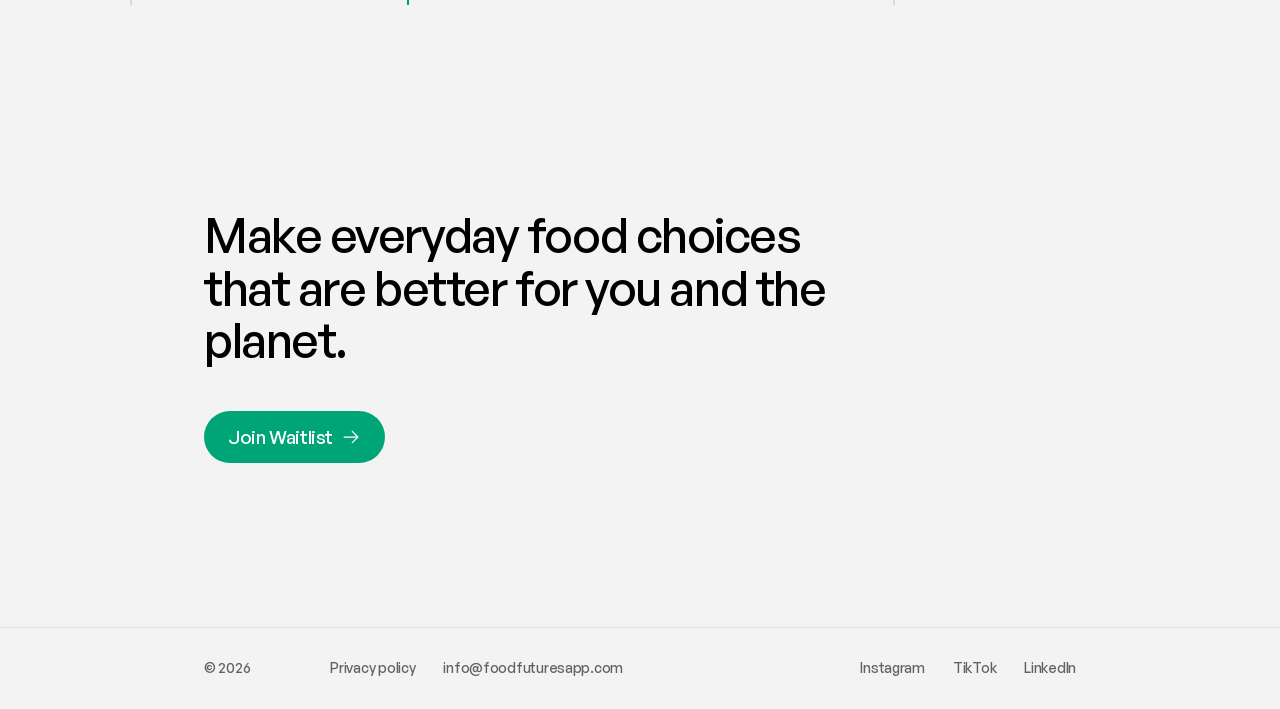
==== commit e5b190cb: "Replace placeholder title, drop dead links, add privacy page and contact Co-Authored-By: Claude Sonn" ====
--- a/website/index.html
+++ b/website/index.html
@@ -3,7 +3,7 @@
 <head>
   <meta charset="utf-8">
   <meta name="viewport" content="width=device-width, initial-scale=1">
-  <title>Home | Nova</title>
+  <title>Food Futures</title>
   <meta name="description" content="Make everyday food choices that are better for you and the planet.">
   <link rel="icon" href="assets/img/logo.png">
   <link rel="preload" href="assets/fonts/general-sans-500.woff2" as="font" type="font/woff2" crossorigin>
@@ -27,11 +27,6 @@
           <img src="assets/img/logo.png" alt="" width="65" height="64">
         </a>
       </div>
-      <nav class="site-header__nav" aria-label="Main">
-        <a class="nav-link">About</a>
-        <a class="nav-link">Support</a>
-        <a class="nav-link">Blog</a>
-      </nav>
       <div class="site-header__side site-header__side--end">
         <a class="text-button" href="https://forms.gle/pmGonK4UhYX1k7f49">
           Join Waitlist <svg class="arrow" aria-hidden="true"><use href="#arrow"/></svg>
@@ -43,7 +38,7 @@
   <main>
     <section class="hero" id="top">
       <div class="hero__content">
-        <a class="announce">Our actions shape the world <svg class="arrow" aria-hidden="true"><use href="#arrow"/></svg></a>
+        <a class="announce" href="#story">Our actions shape the world <svg class="arrow" aria-hidden="true"><use href="#arrow"/></svg></a>
         <h1 class="display">Make a difference,<br>one meal at a time</h1>
         <p class="lead">A data driven approach to lead a sustainable lifestyle through informed food choices.</p>
         <a class="button" href="https://forms.gle/pmGonK4UhYX1k7f49">
@@ -76,7 +71,7 @@
       </div>
     </section>
 
-    <div class="story">
+    <div class="story" id="story">
       <article class="story__block">
         <p class="story__label" data-reveal="top"><span>We Believe in Balanced Eating</span></p>
         <p class="story__text" data-reveal="left"><span>Sustainable eating does not have to mean strict diets or extremes. We support realistic, balanced choices that are healthier for both people and planet.</span></p>
@@ -155,11 +150,8 @@
       <div class="site-footer__meta">
         <p>© 2026</p>
         <nav class="site-footer__links" aria-label="Footer">
-          <a href="#">Company</a>
-          <a href="#">Support</a>
-          <a href="#">Resources</a>
-          <a href="#">Privacy policy</a>
-          <a href="#">Terms of use</a>
+          <a href="privacy.html">Privacy policy</a>
+          <a href="mailto:info@foodfuturesapp.com">info@foodfuturesapp.com</a>
         </nav>
       </div>
       <div class="site-footer__social">
--- a/website/styles.css
+++ b/website/styles.css
@@ -100,7 +100,6 @@
 
 /* ---------- Links and buttons ---------- */
 
-.nav-link,
 .text-button,
 .site-footer {
   font-size: 14px;
@@ -108,15 +107,6 @@
   line-height: 1.2em;
   letter-spacing: -0.02em;
 }
-
-.nav-link {
-  display: flex;
-  align-items: center;
-  height: 24px;
-  color: var(--ink-muted);
-  transition: color var(--spring-link);
-}
-.nav-link:hover { color: var(--ink); }
 
 .text-button,
 .announce {
@@ -193,7 +183,6 @@
 .site-header__side { display: flex; width: 200px; }
 .site-header__side--end { justify-content: flex-end; }
 .site-header__logo img { width: 65px; height: 64px; }
-.site-header__nav { display: flex; gap: 36px; }
 
 /* ---------- Hero ---------- */
 
@@ -483,6 +472,21 @@
 .site-footer__links a { transition: color 0.2s var(--ease-link); }
 .site-footer__links a:hover { color: var(--ink); }
 
+/* ---------- Legal page ---------- */
+
+.legal {
+  display: flex;
+  flex-direction: column;
+  gap: 24px;
+  max-width: 680px;
+  margin: 0 auto;
+  padding: 152px 20px 96px;
+}
+.legal h2 { margin-top: 16px; font-size: 20px; font-weight: 500; line-height: 1.2em; letter-spacing: -0.02em; }
+.legal p { font-size: 16px; line-height: 1.6em; color: rgb(0 0 0 / 0.72); }
+.legal__date { font-size: 14px; color: var(--ink-muted); }
+.legal a { color: var(--ink); text-decoration: underline; text-underline-offset: 0.2em; }
+
 /* ---------- Tablet ---------- */
 
 @media (max-width: 1199.98px) {
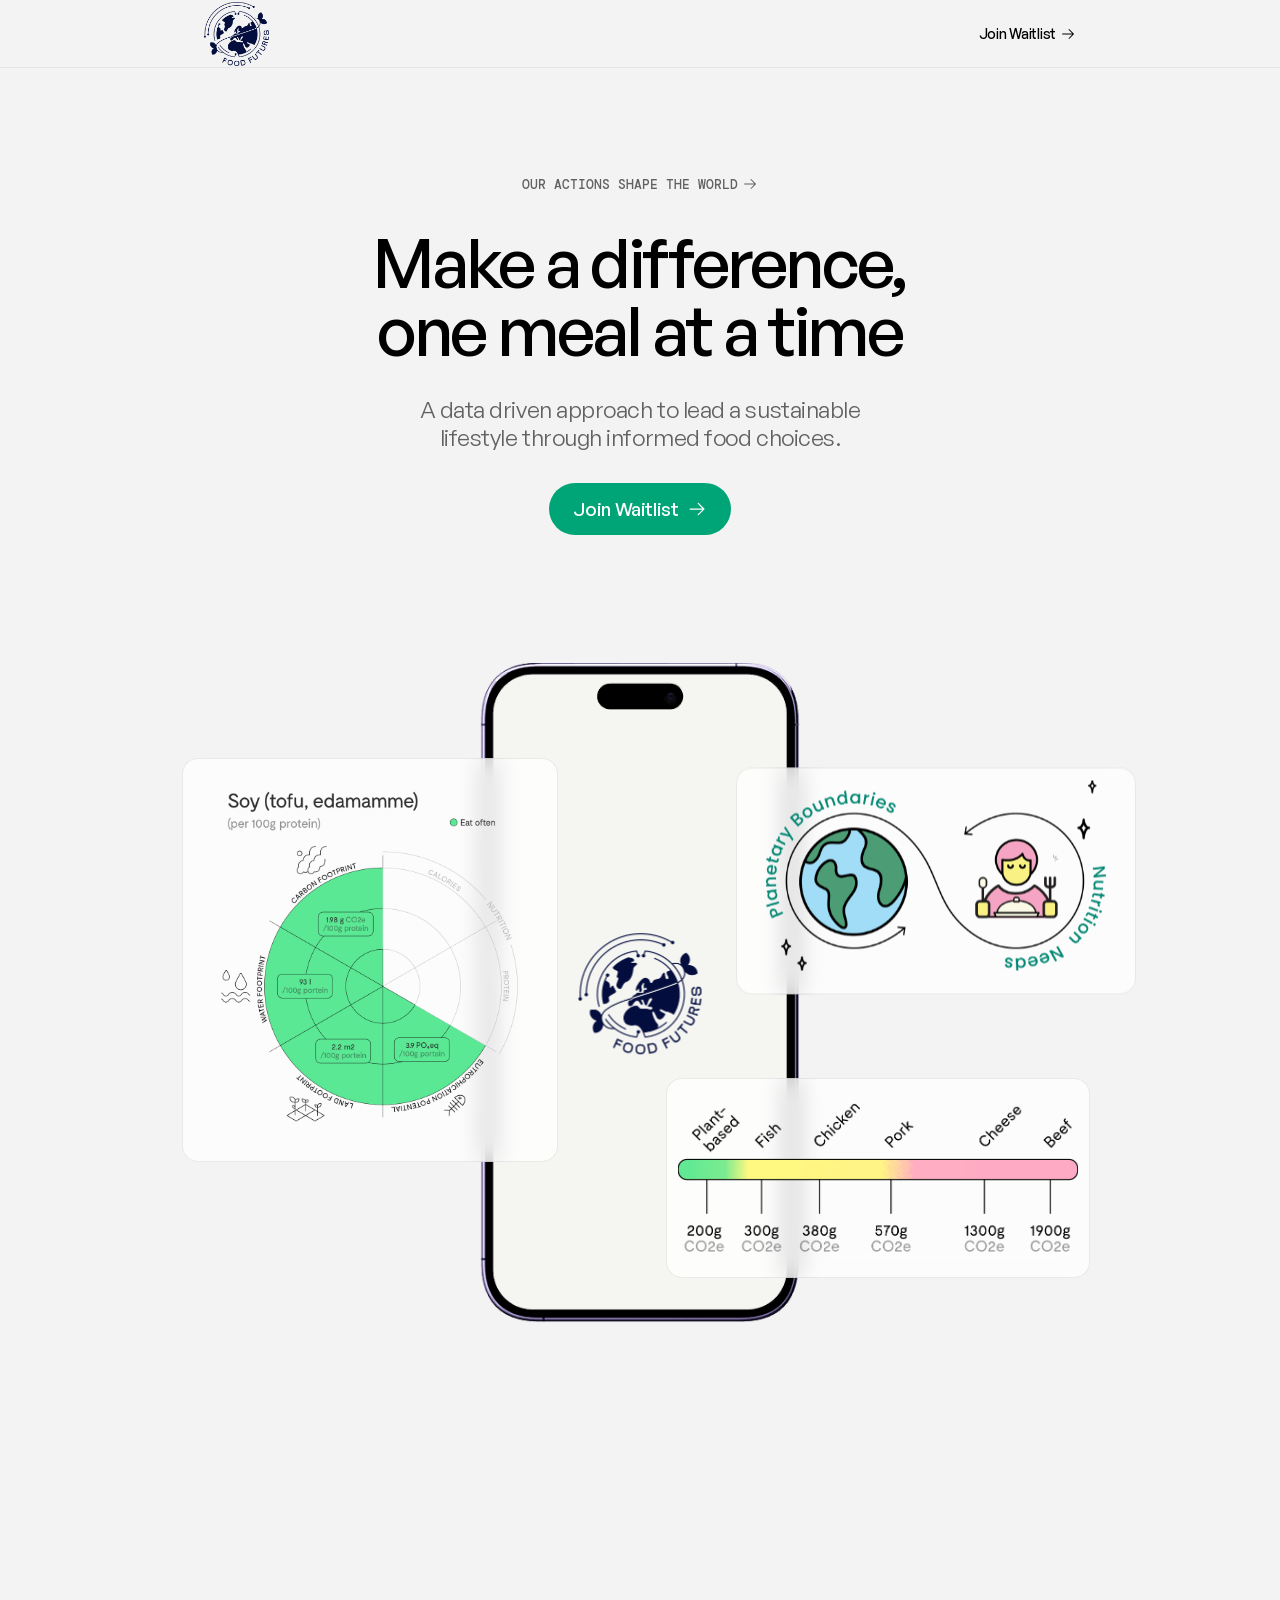
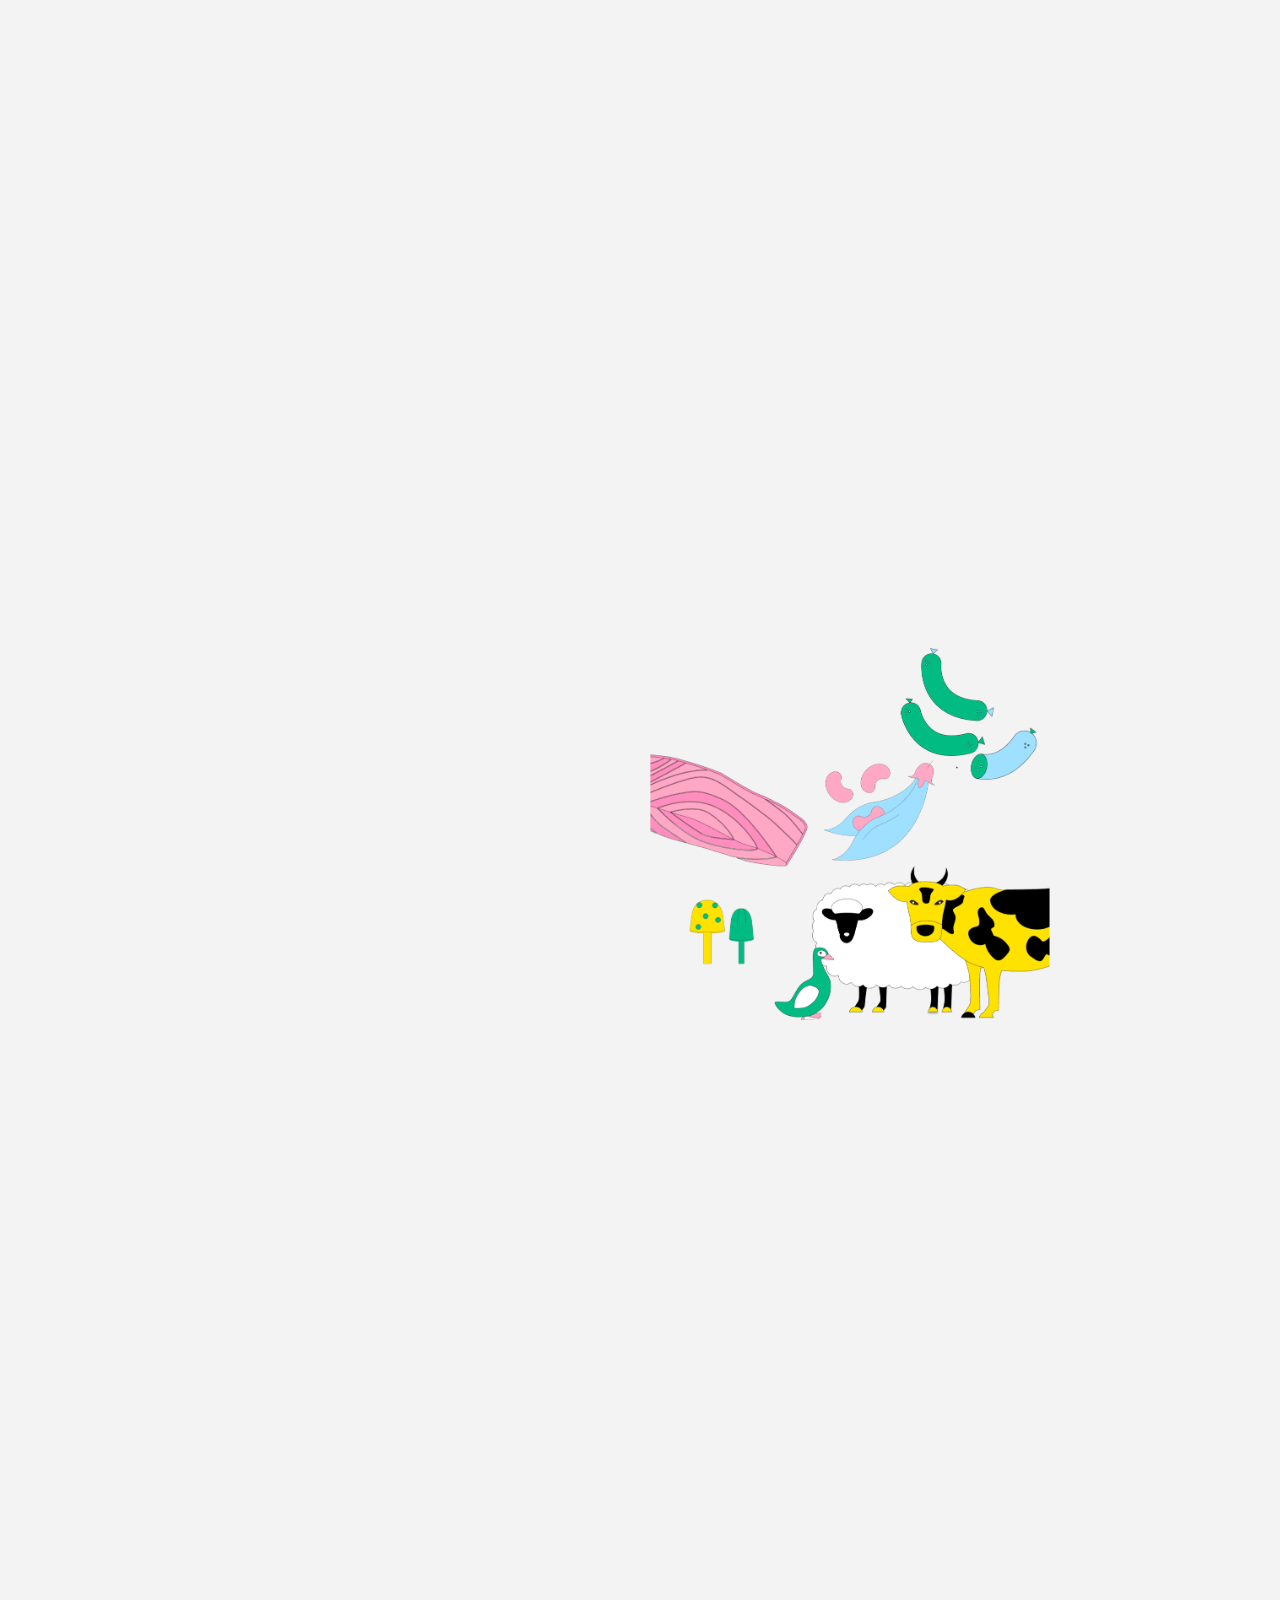
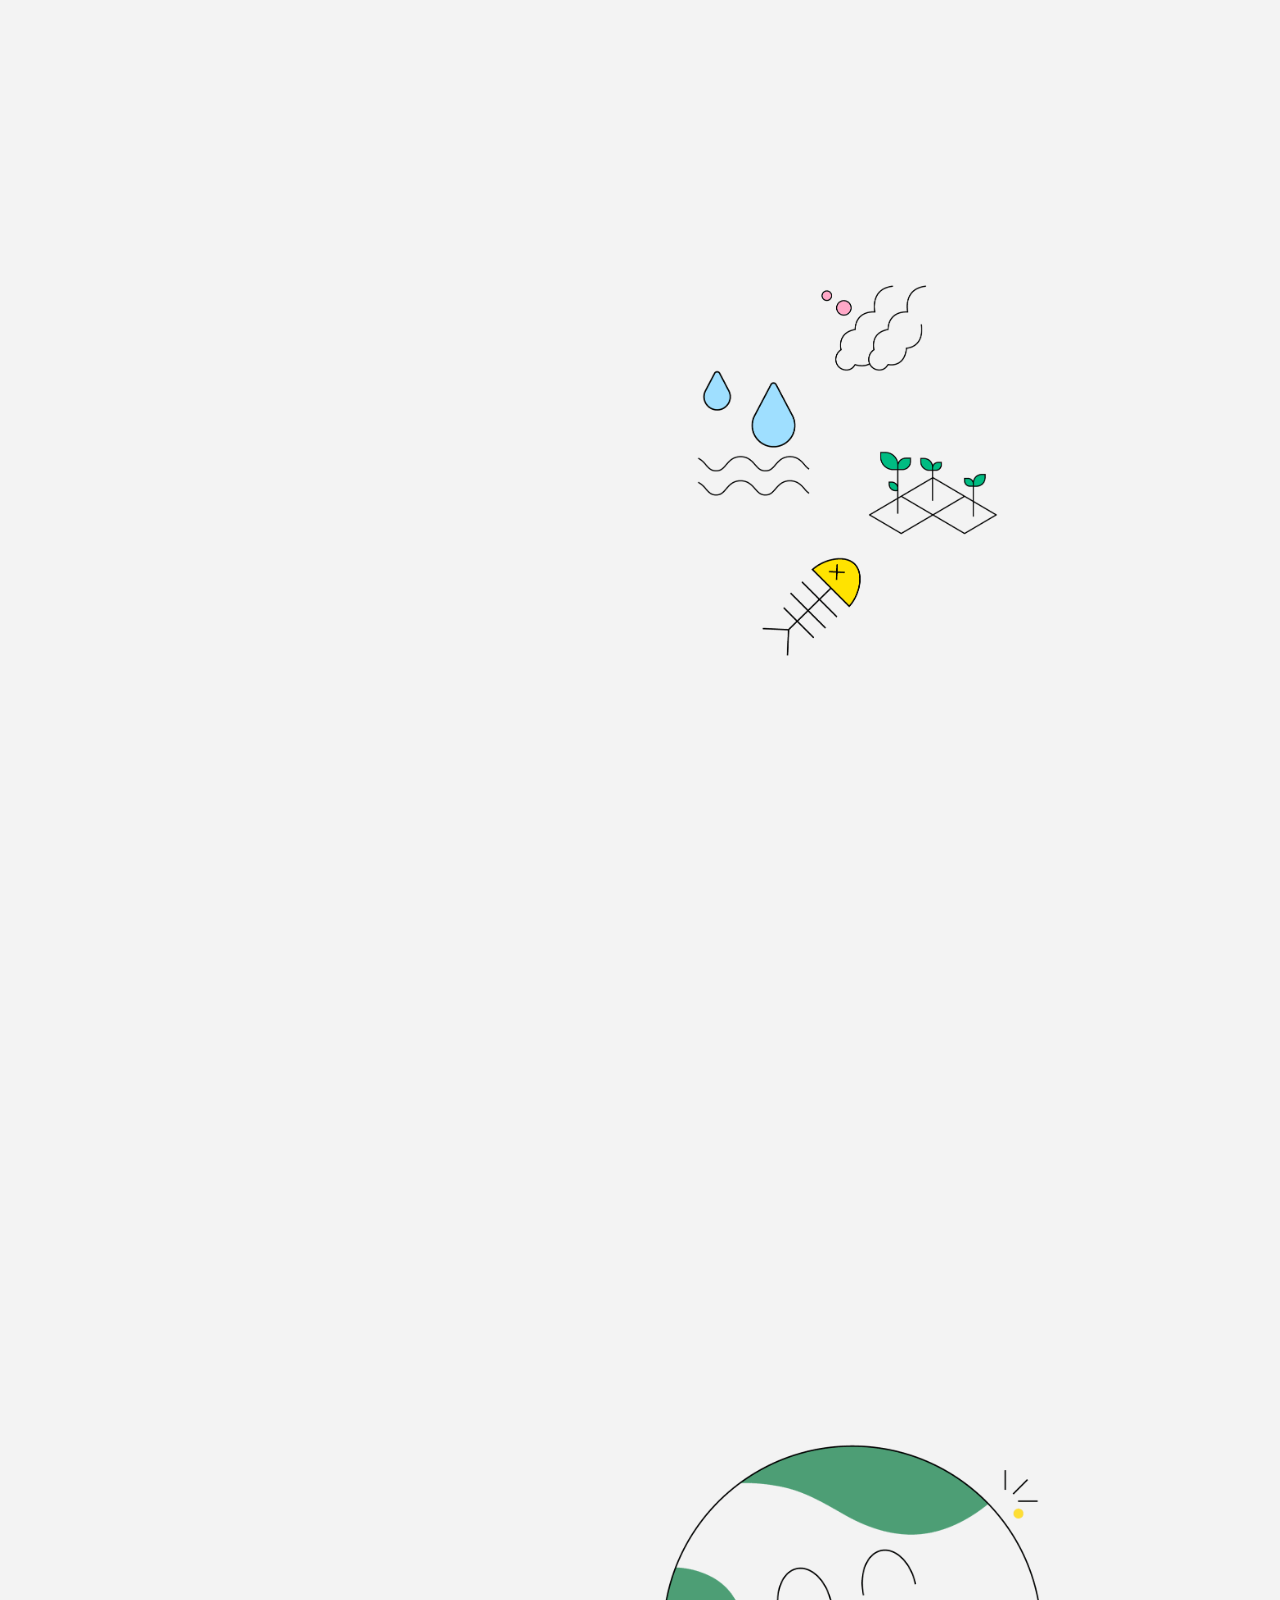
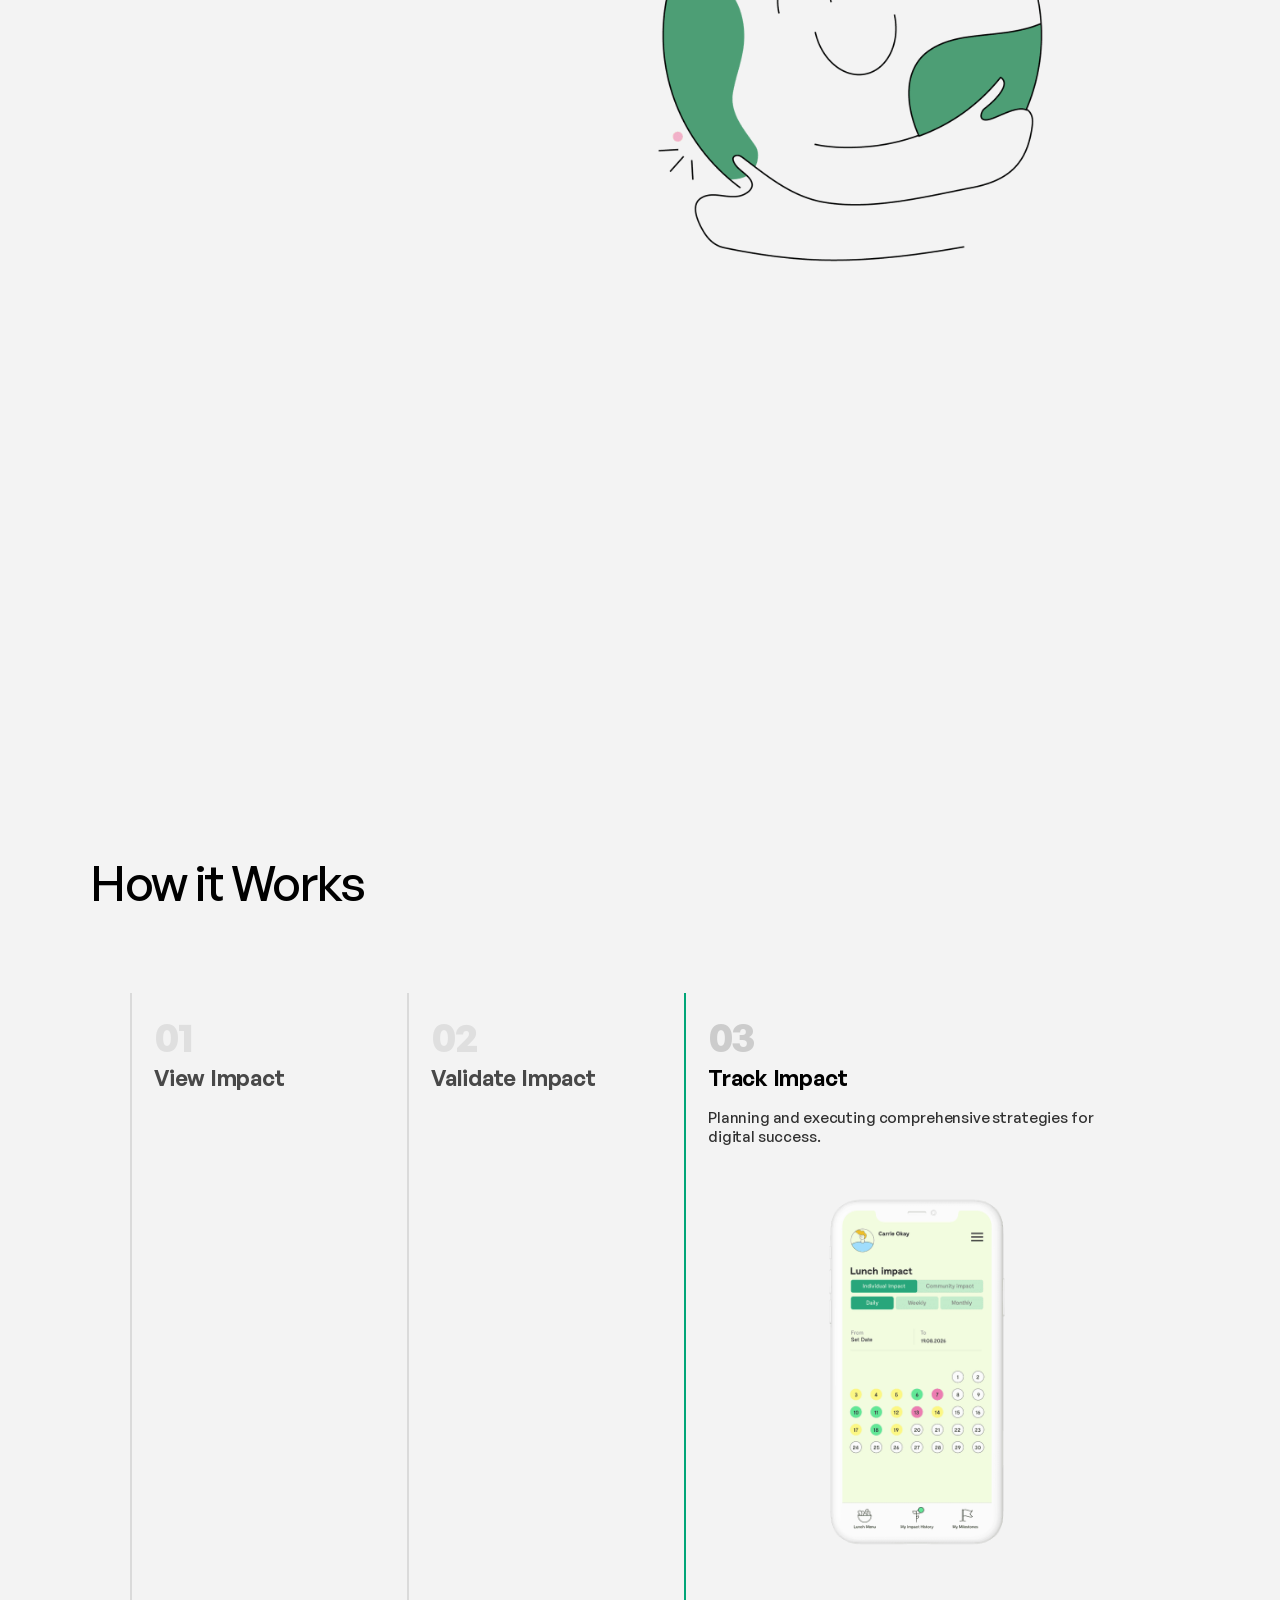
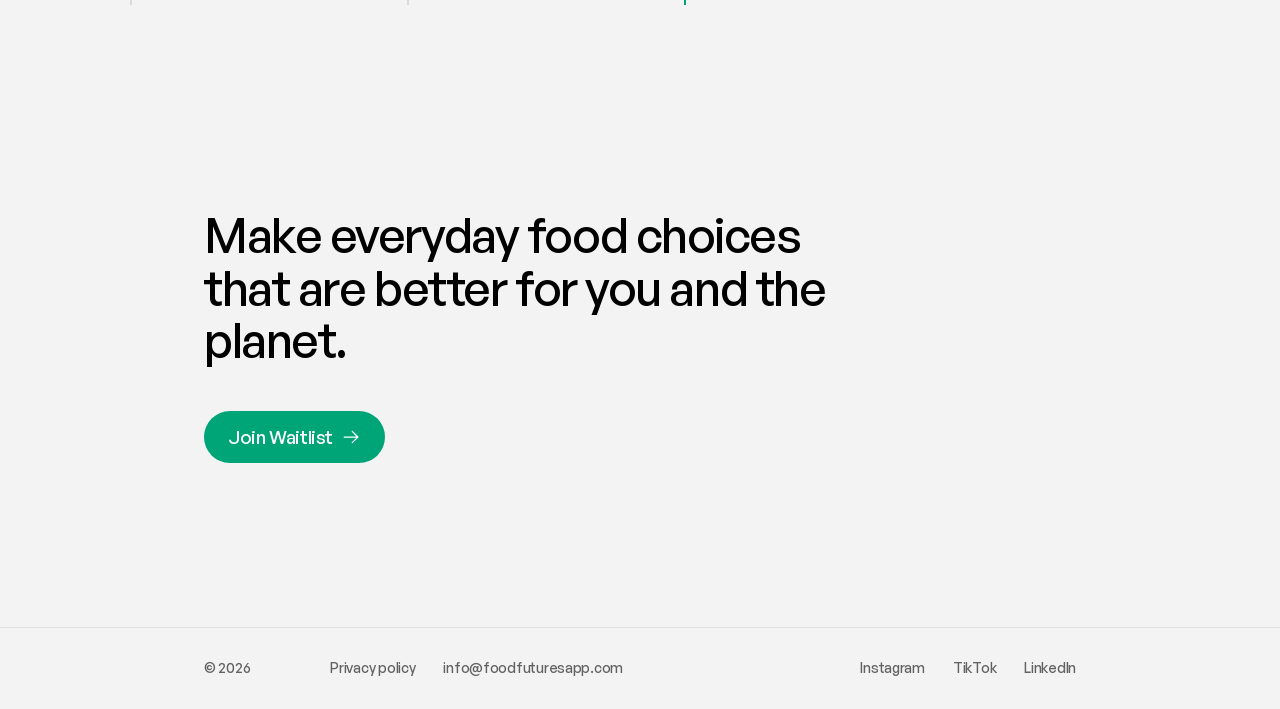
==== commit e6532373: "Link LinkedIn in the footer Co-Authored-By: Claude Sonnet 5.5 <noreply@anthropic.com>" ====
--- a/website/index.html
+++ b/website/index.html
@@ -157,7 +157,7 @@
       <div class="site-footer__social">
         <p>Instagram</p>
         <p>TikTok</p>
-        <p>LinkedIn</p>
+        <a href="https://www.linkedin.com/company/foodfuturesapp/">LinkedIn</a>
       </div>
     </div>
   </footer>
--- a/website/styles.css
+++ b/website/styles.css
@@ -469,8 +469,10 @@
 .site-footer__meta { display: flex; align-items: center; gap: 80px; }
 .site-footer__links,
 .site-footer__social { display: flex; align-items: center; gap: 28px; }
-.site-footer__links a { transition: color 0.2s var(--ease-link); }
-.site-footer__links a:hover { color: var(--ink); }
+.site-footer__links a,
+.site-footer__social a { transition: color 0.2s var(--ease-link); }
+.site-footer__links a:hover,
+.site-footer__social a:hover { color: var(--ink); }
 
 /* ---------- Legal page ---------- */
 
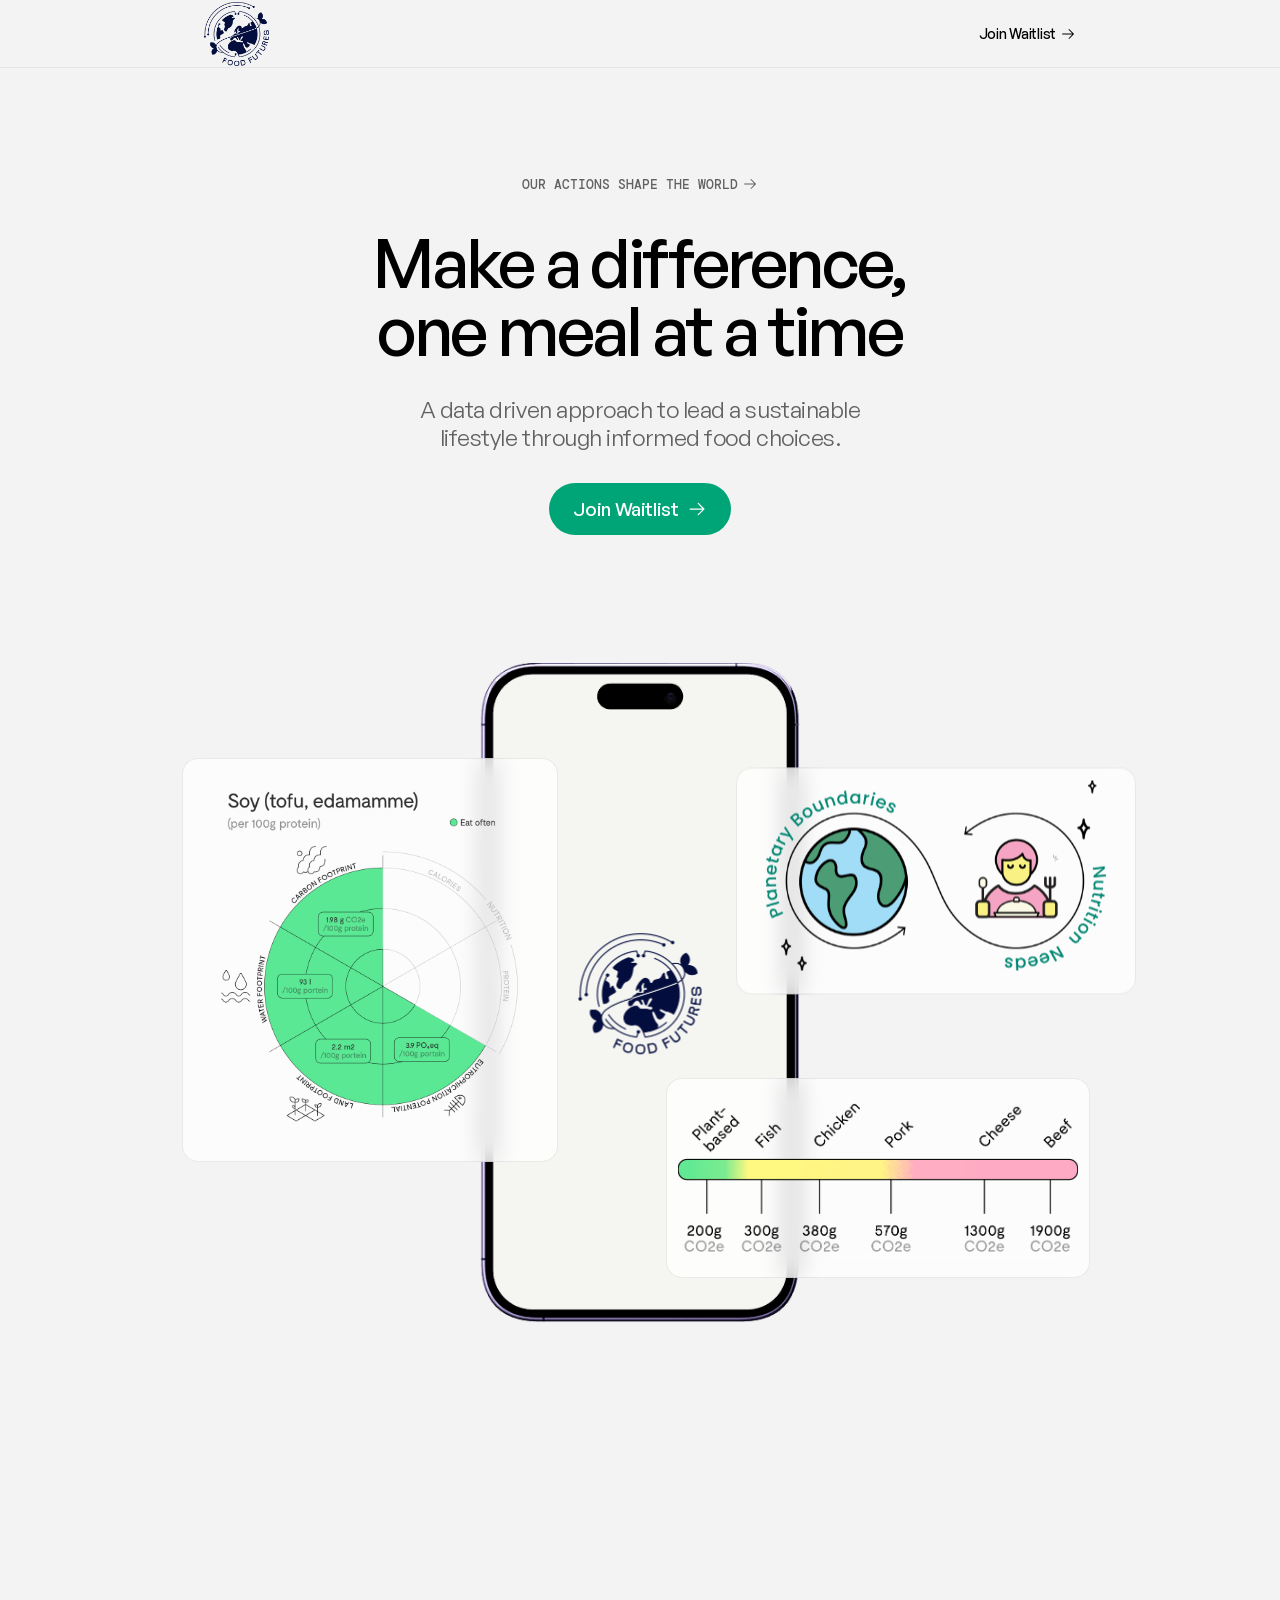
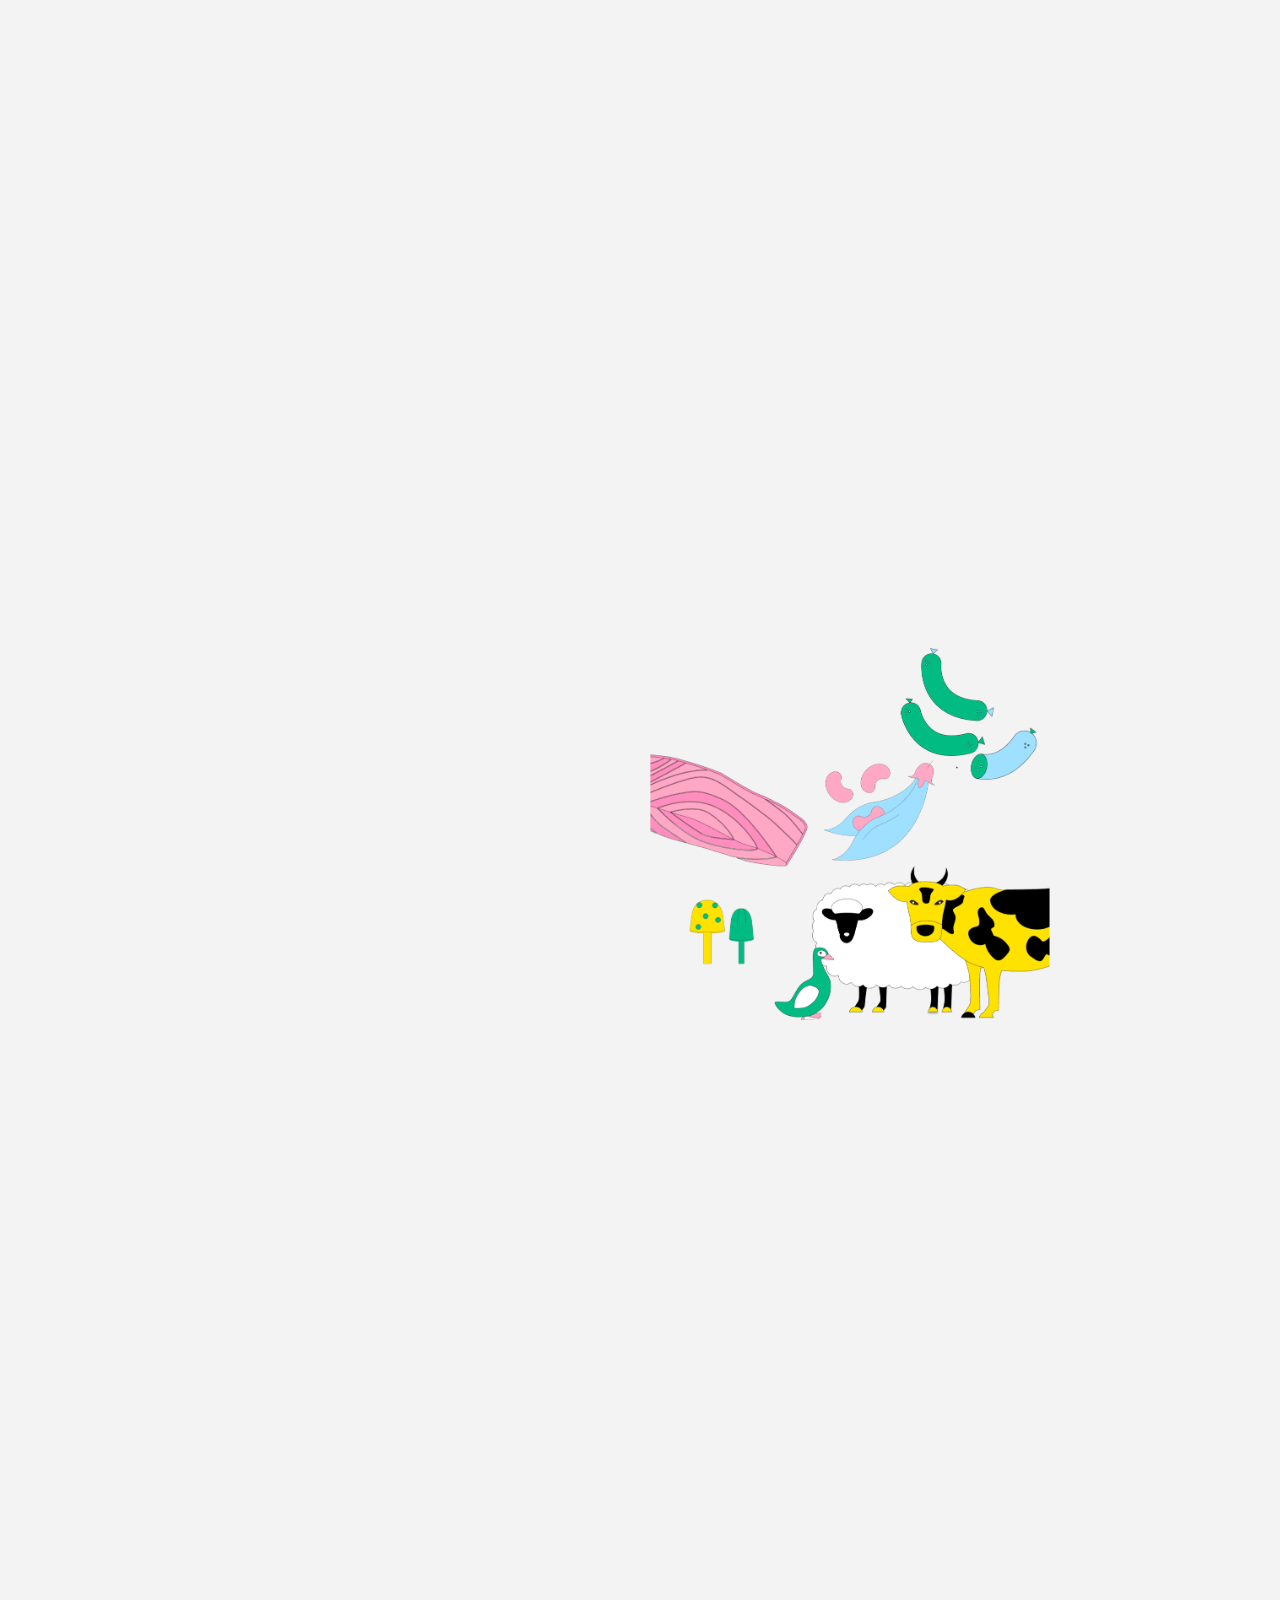
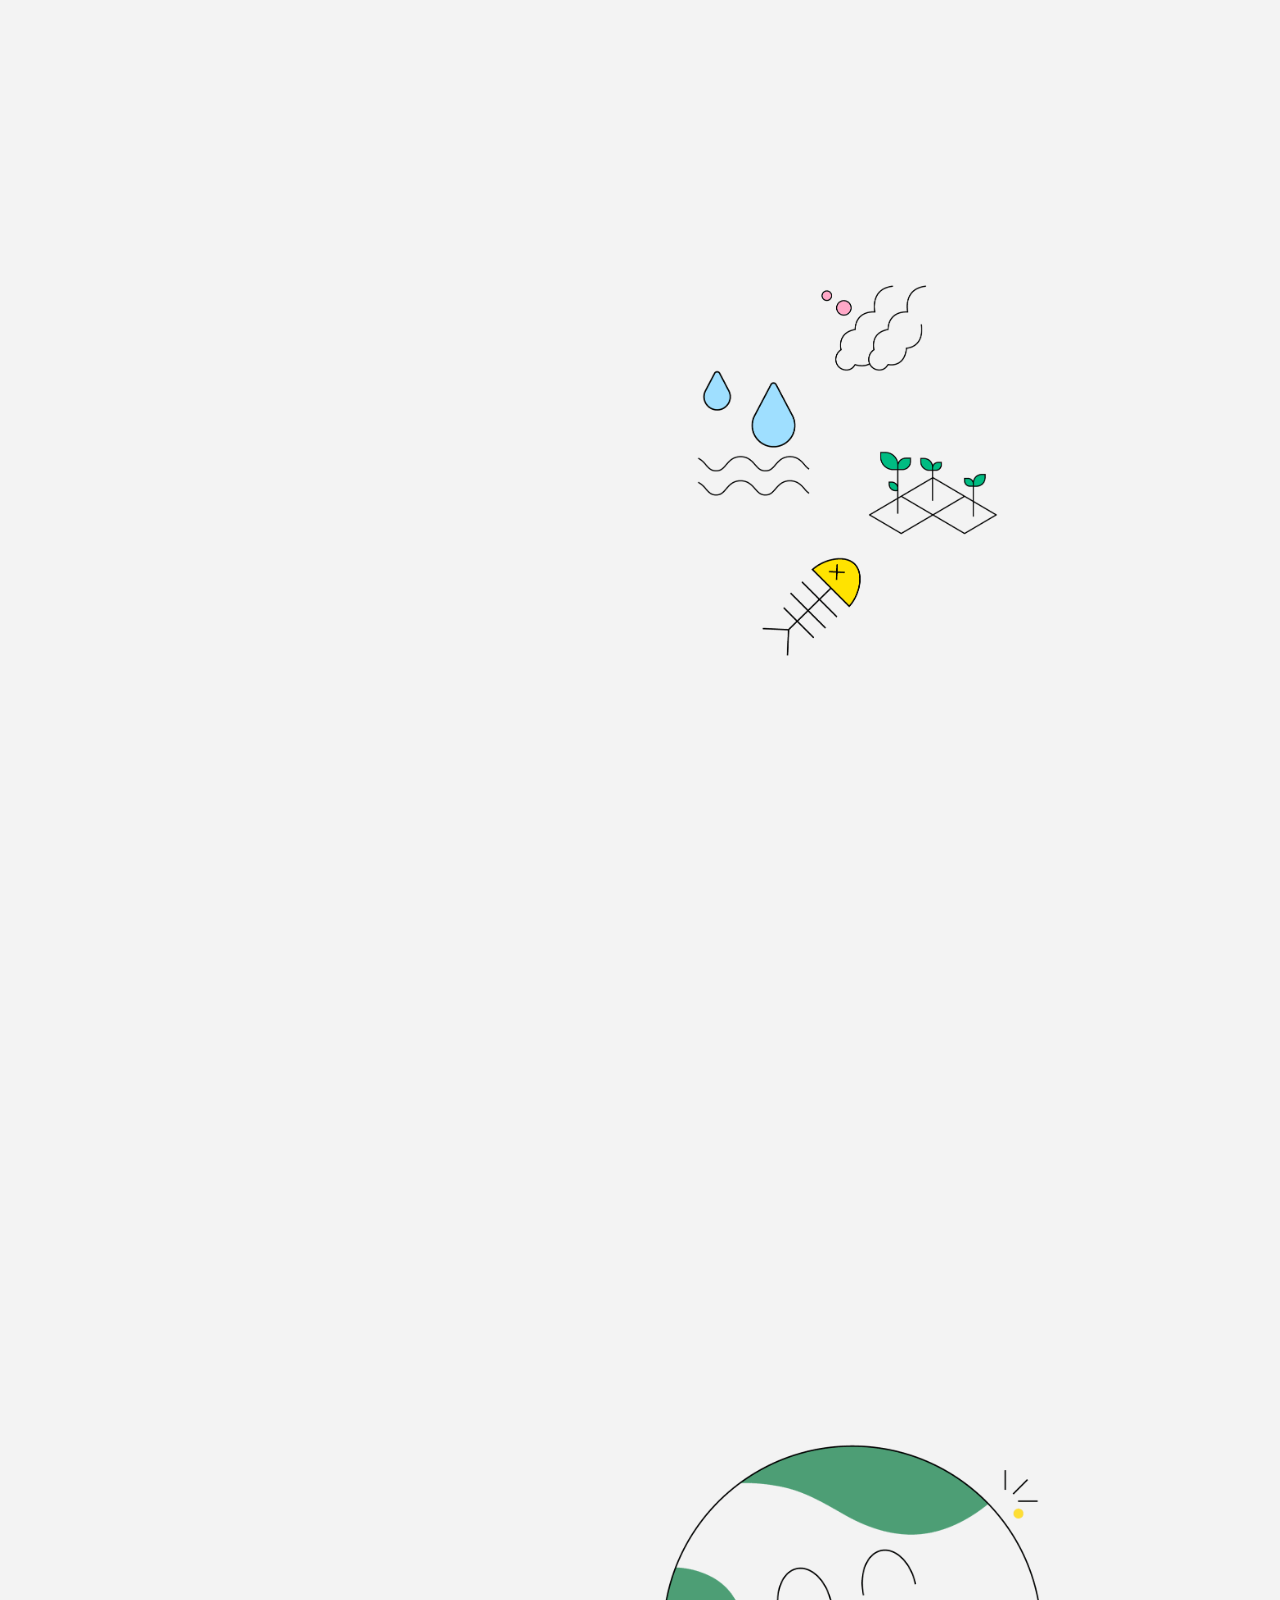
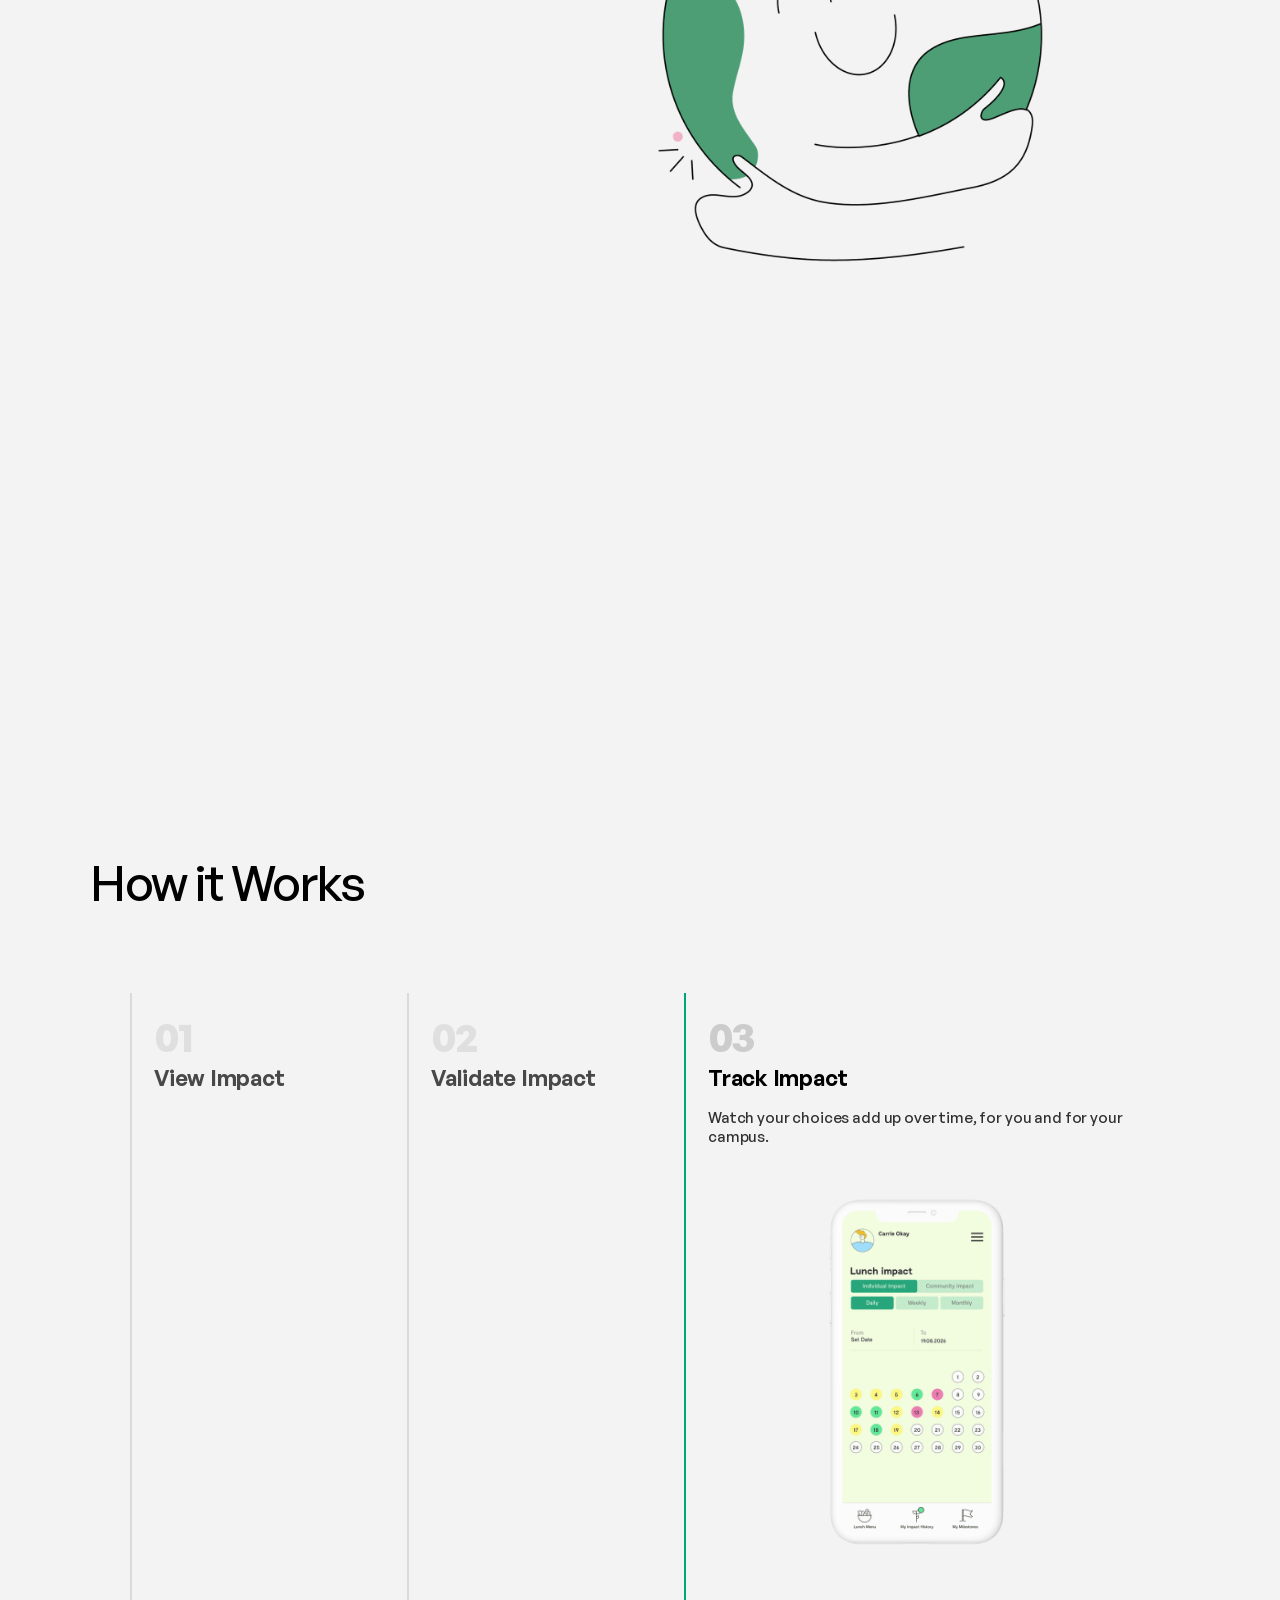
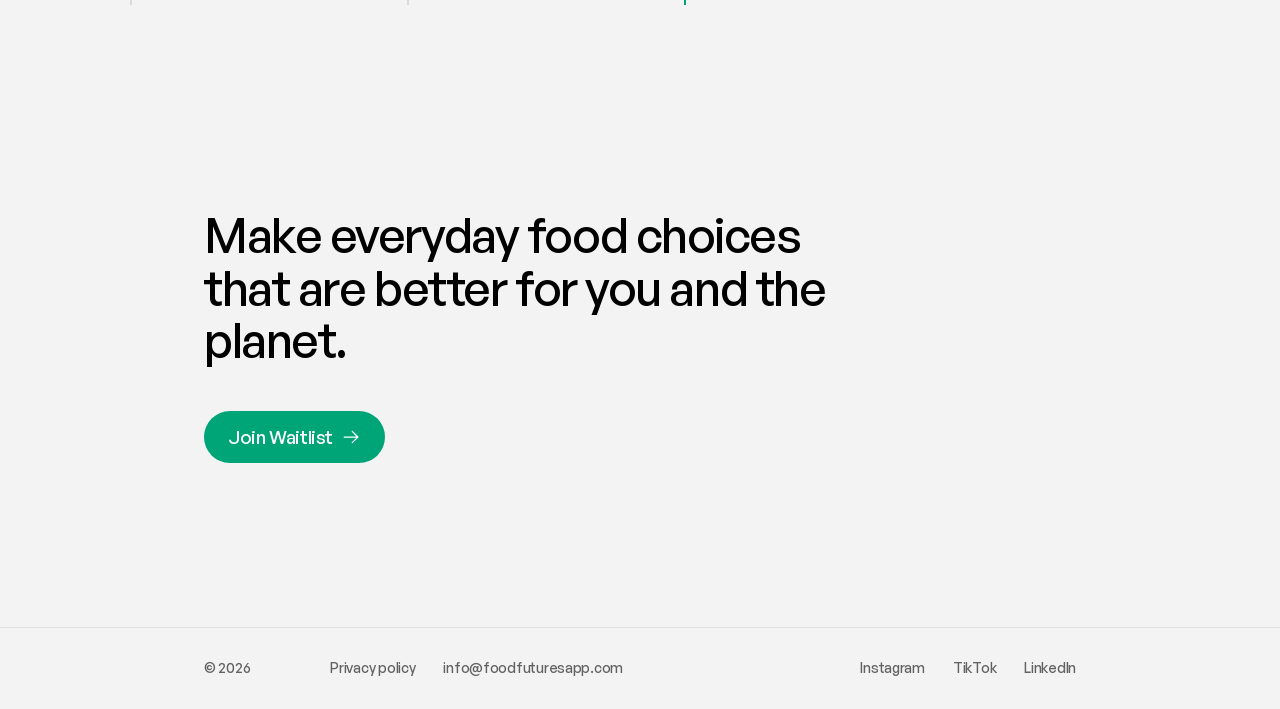
==== commit a111b27a: "Replace template text in How it Works with real descriptions Co-Authored-By: Claude Sonnet 5.5 <nore" ====
--- a/website/index.html
+++ b/website/index.html
@@ -101,7 +101,7 @@
               </button>
               <div class="step__body" id="step-1">
                 <div class="step__body-inner">
-                  <p class="step__text">A brief description of this amazing project and what makes it special.</p>
+                  <p class="step__text">See what a meal does to carbon, water and land, and how it fits your nutrition. Each choice gets a simple label: eat often, sometimes or rarely.</p>
                   <div class="step__media"><img src="assets/img/step-view.png" alt="App screen showing a meal's impact" width="1024" height="914"></div>
                 </div>
               </div>
@@ -113,7 +113,7 @@
               </button>
               <div class="step__body" id="step-2" inert>
                 <div class="step__body-inner">
-                  <p class="step__text">Building innovative solutions with modern technologies and best practices.</p>
+                  <p class="step__text">Snap a picture of the meal you chose to confirm it. Your choice is checked against peer-reviewed footprint data.</p>
                   <div class="step__media"><img src="assets/img/step-validate.png" alt="App screen asking for a picture of your meal" width="1024" height="914" loading="lazy"></div>
                 </div>
               </div>
@@ -125,7 +125,7 @@
               </button>
               <div class="step__body" id="step-3" inert>
                 <div class="step__body-inner">
-                  <p class="step__text">Planning and executing comprehensive strategies for digital success.</p>
+                  <p class="step__text">Watch your choices add up over time, for you and for your campus.</p>
                   <div class="step__media"><img src="assets/img/step-track.png" alt="App screen tracking lunch impact over time" width="1024" height="914" loading="lazy"></div>
                 </div>
               </div>
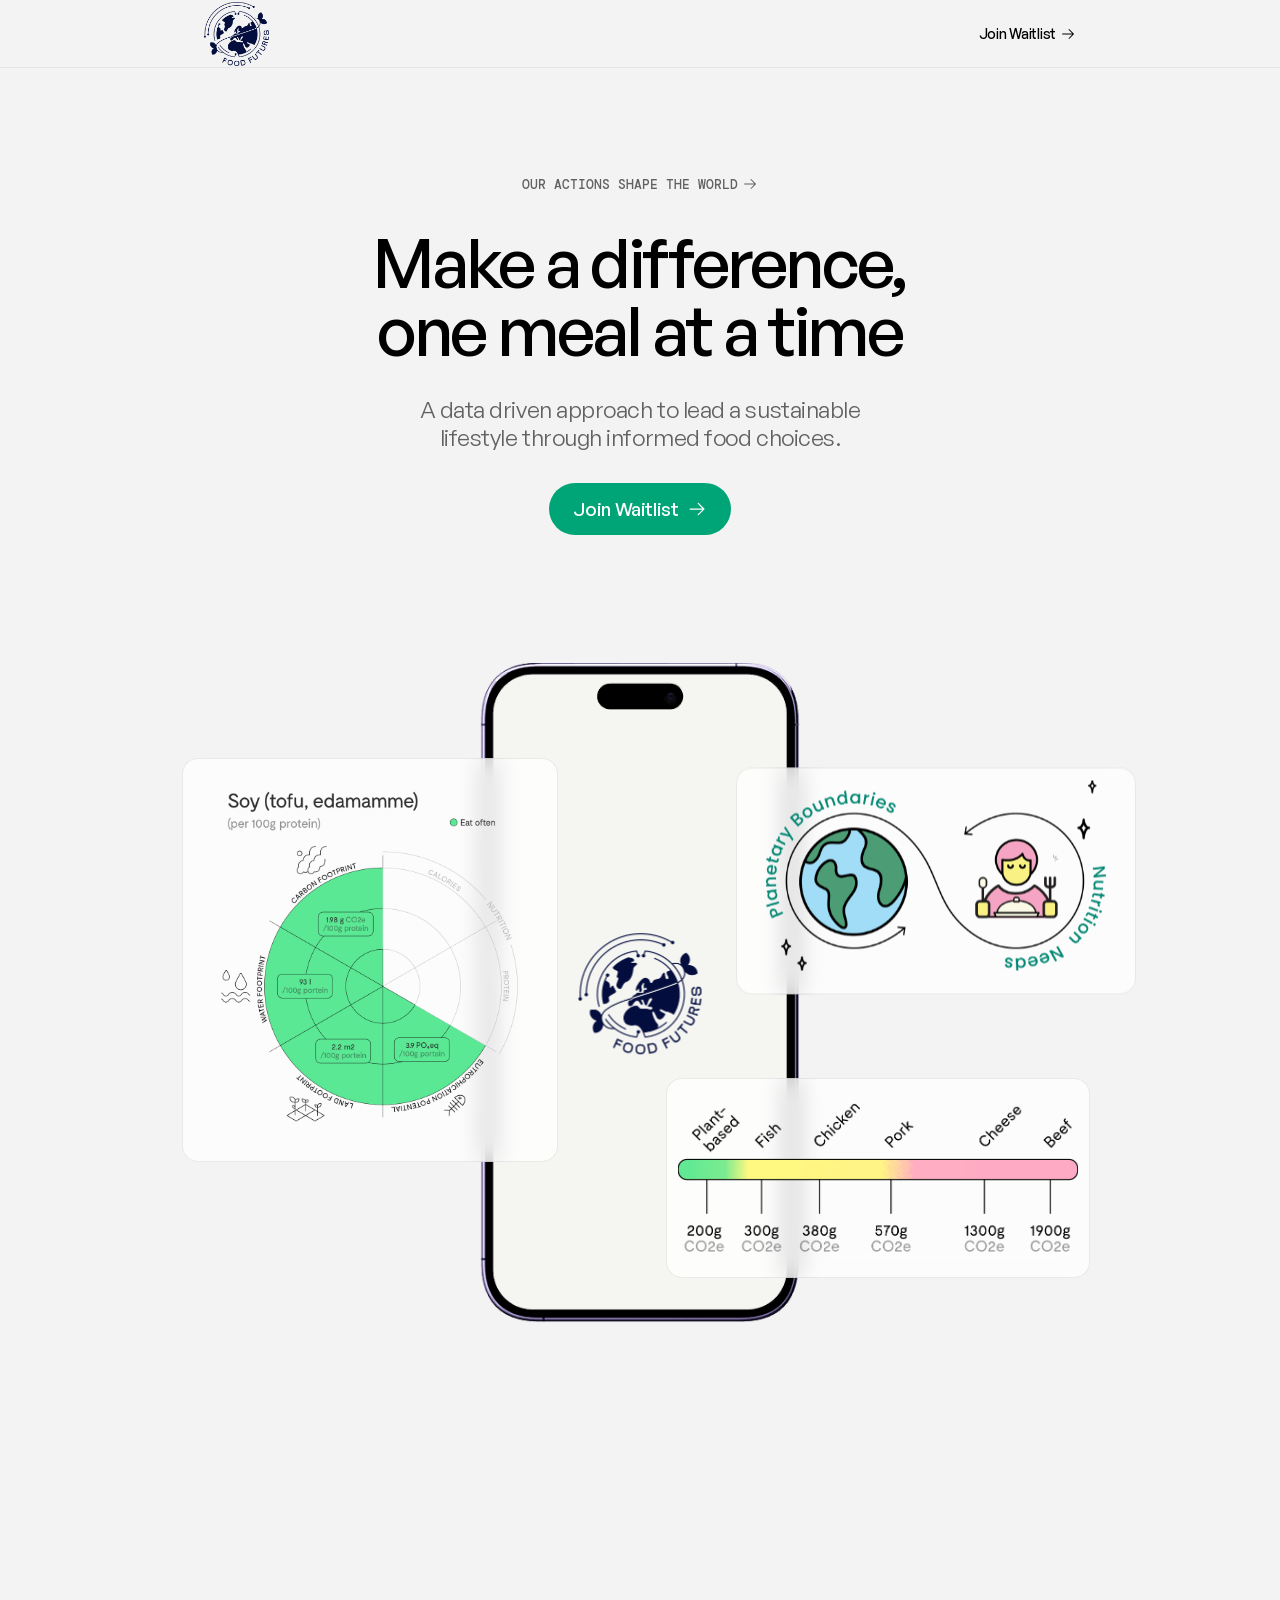
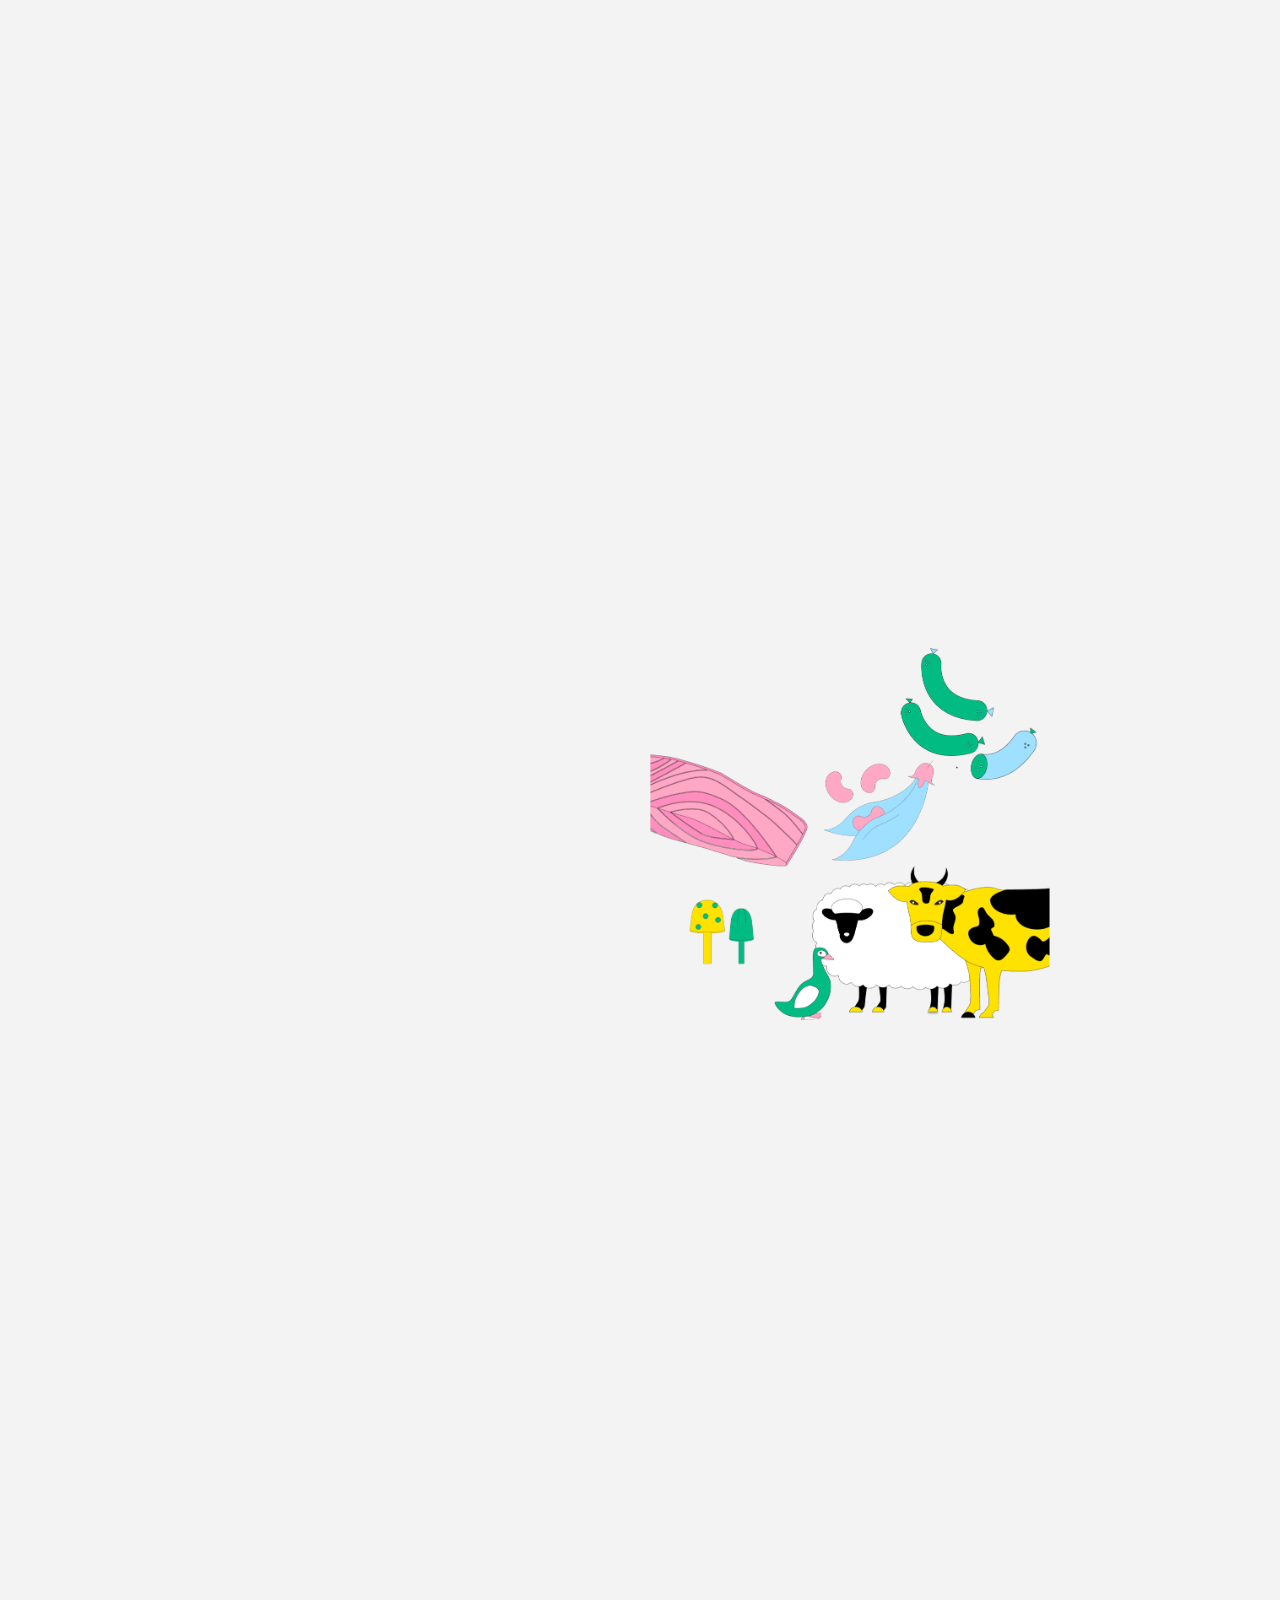
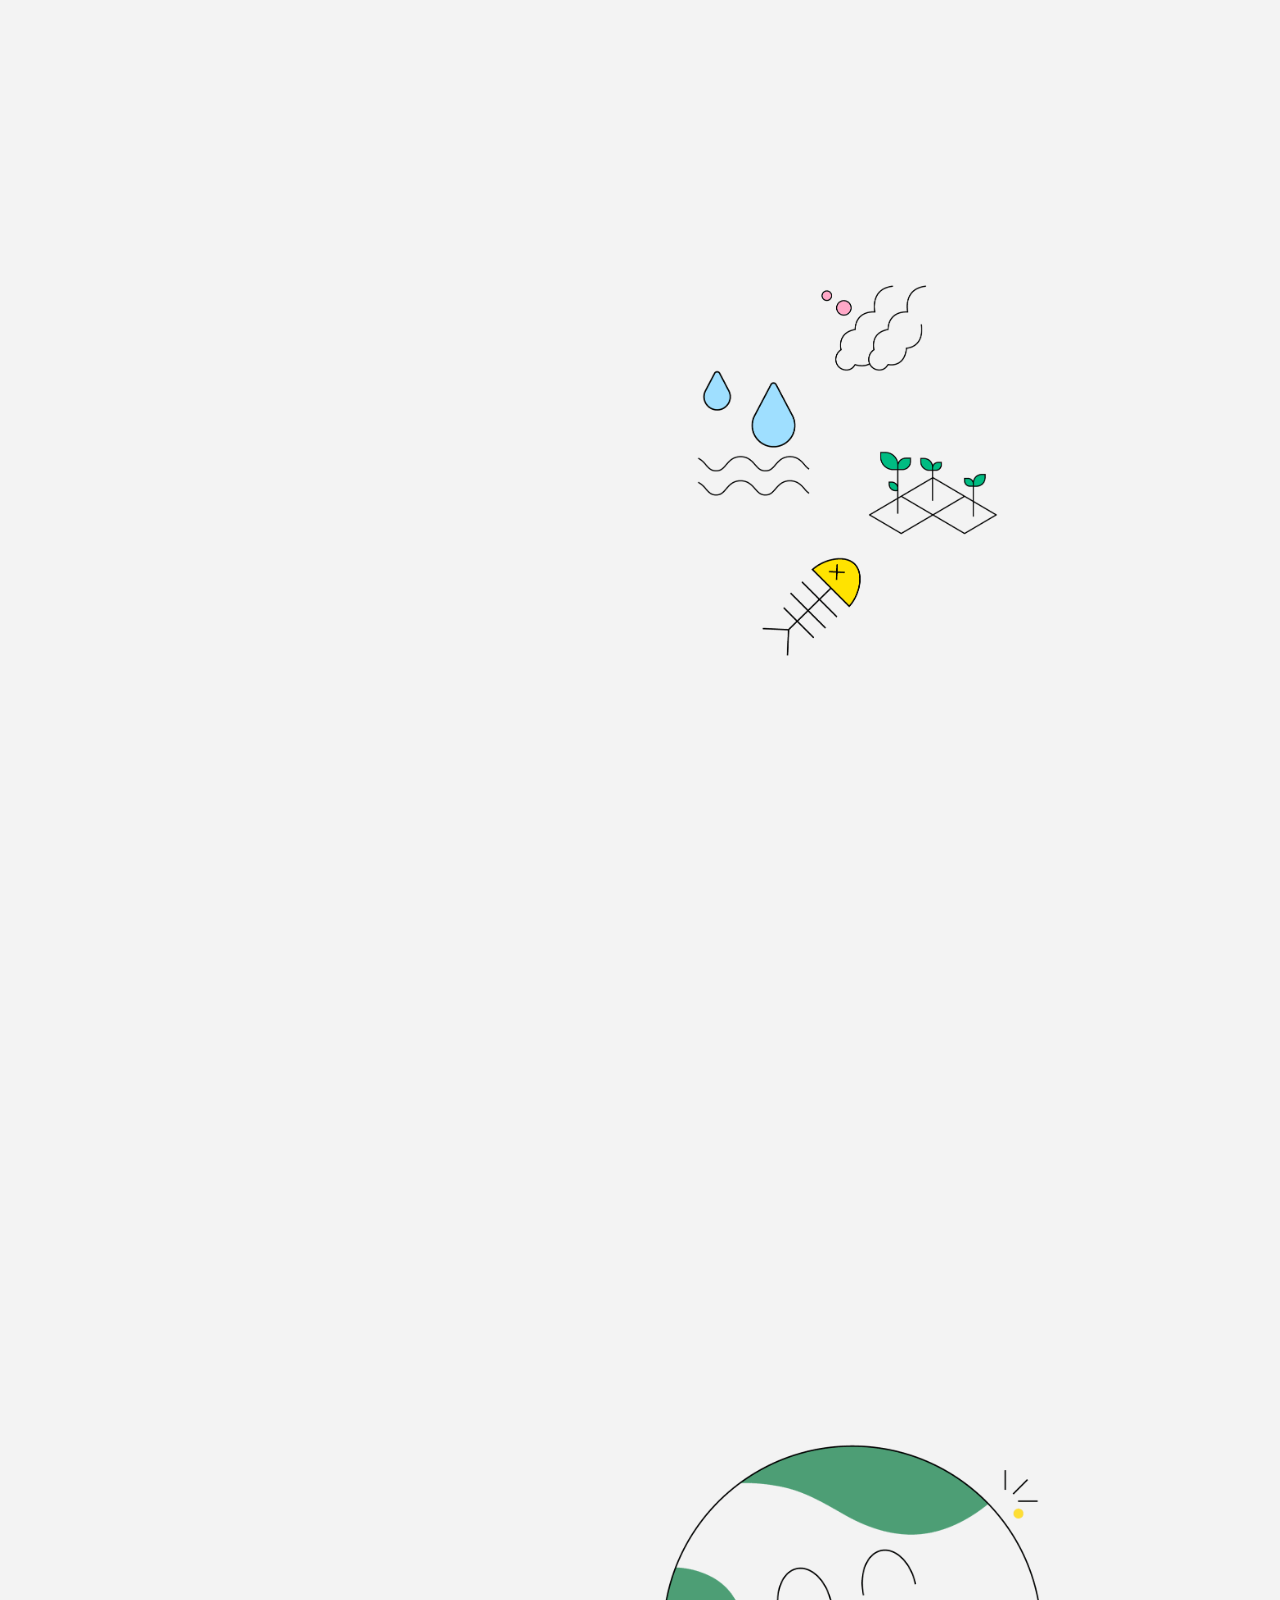
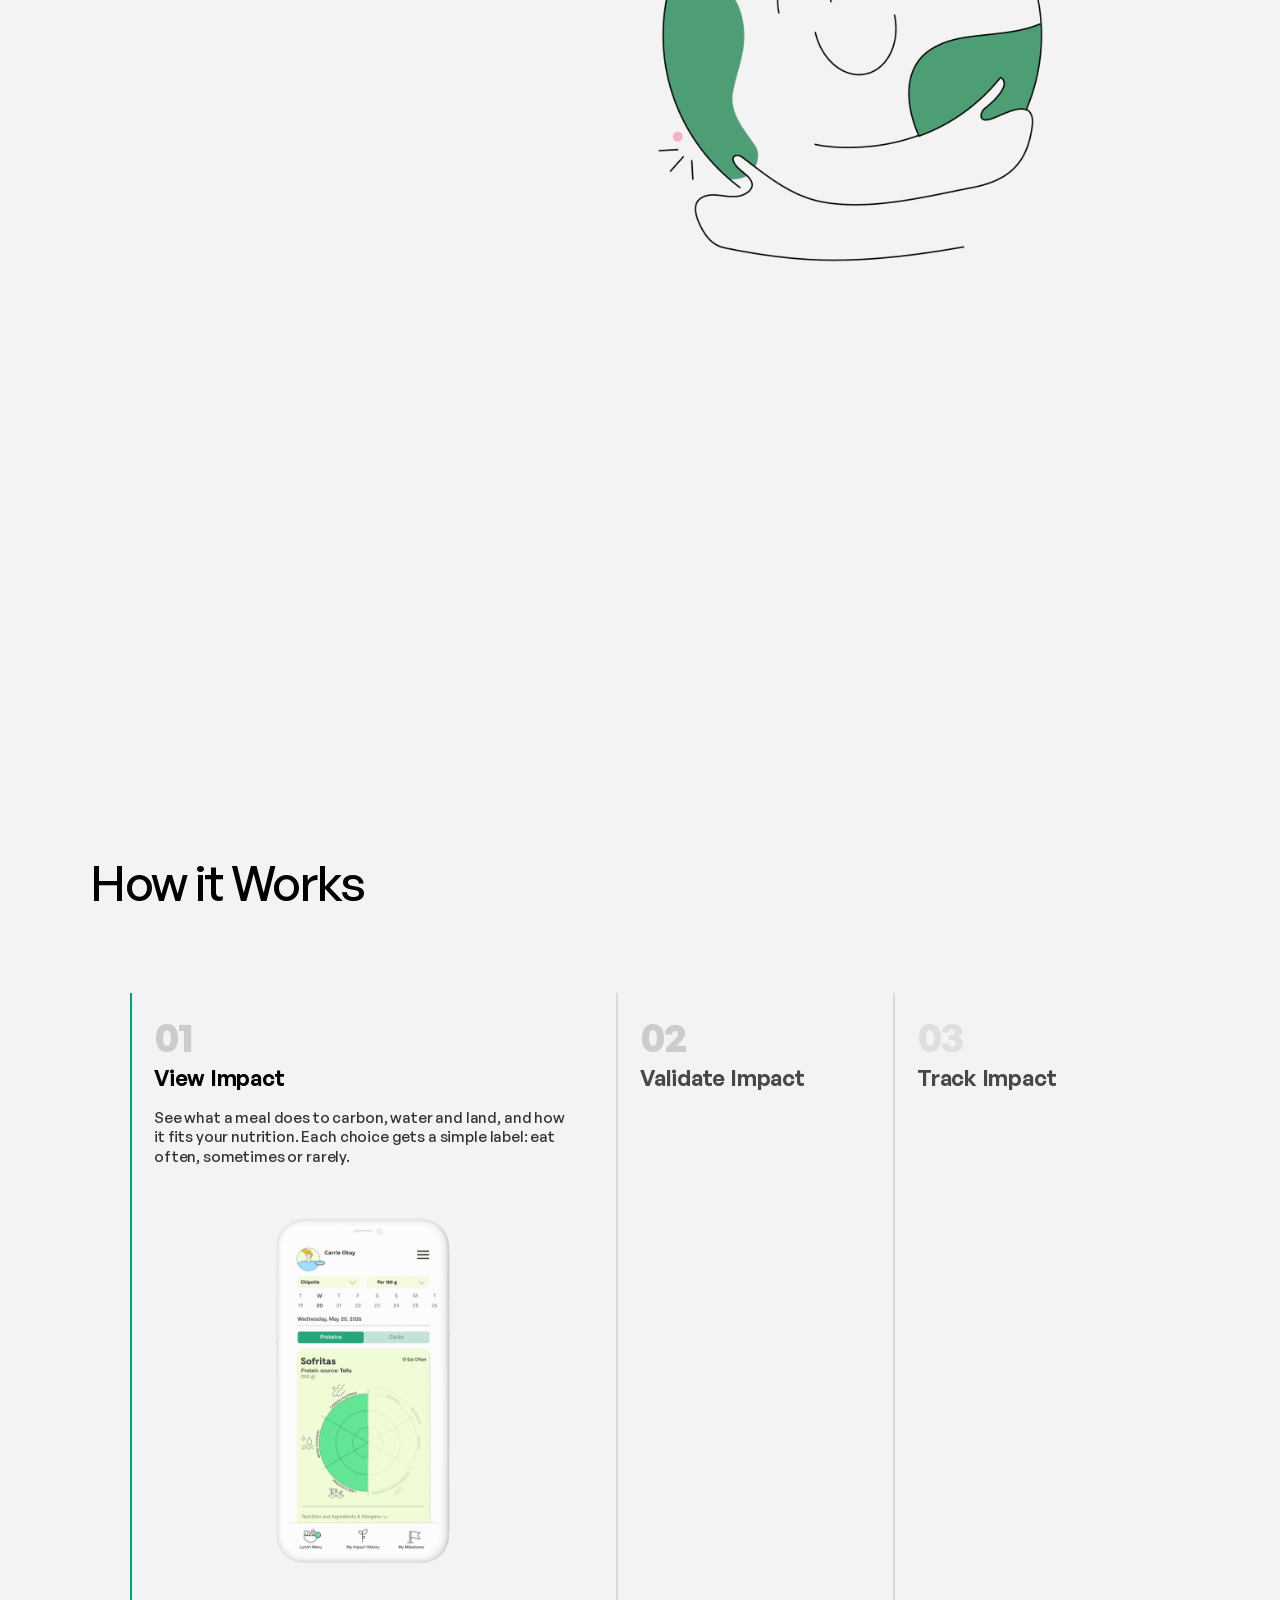
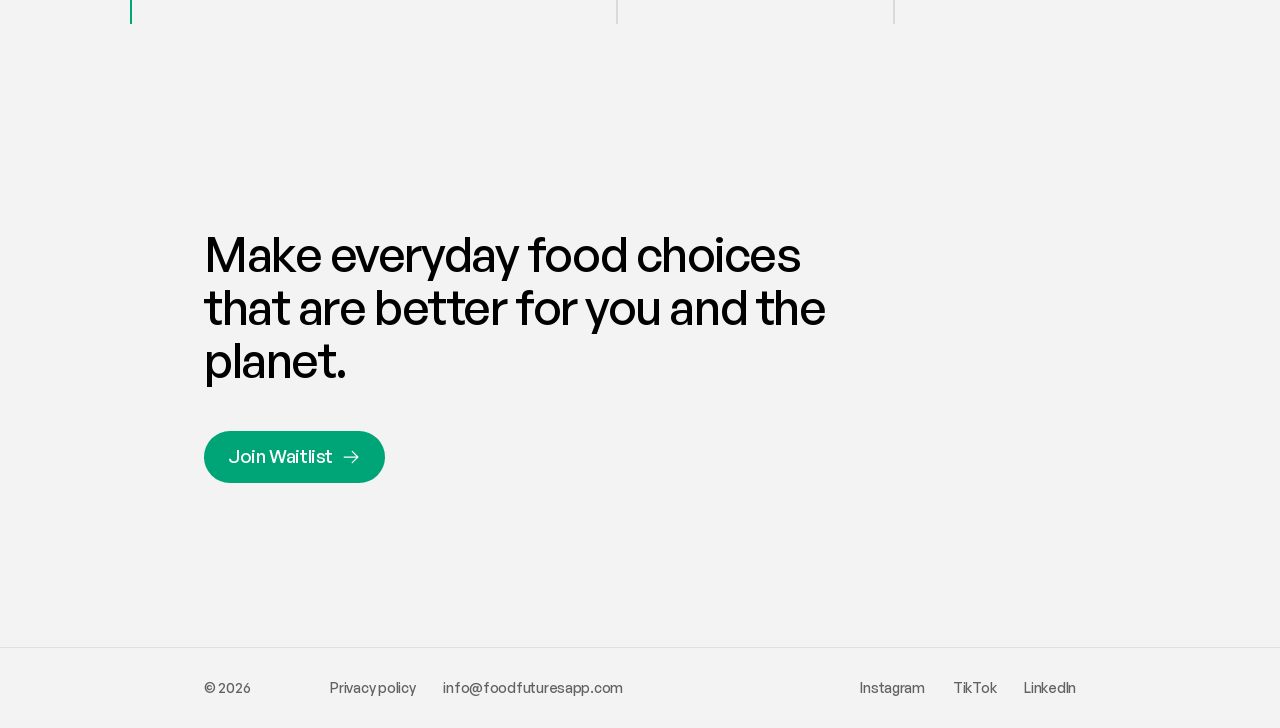
==== commit 447f5fe8: "chore: pin deploy actions, add share tags, hold the steps while keyboard focused" ====
--- a/website/index.html
+++ b/website/index.html
@@ -5,6 +5,14 @@
   <meta name="viewport" content="width=device-width, initial-scale=1">
   <title>Food Futures</title>
   <meta name="description" content="Make everyday food choices that are better for you and the planet.">
+  <link rel="canonical" href="https://www.foodfuturesapp.com/">
+  <meta name="theme-color" content="#f3f3f3">
+  <meta property="og:type" content="website">
+  <meta property="og:title" content="Food Futures">
+  <meta property="og:description" content="Make everyday food choices that are better for you and the planet.">
+  <meta property="og:url" content="https://www.foodfuturesapp.com/">
+  <meta property="og:image" content="https://www.foodfuturesapp.com/assets/img/logo.png">
+  <meta name="twitter:card" content="summary">
   <link rel="icon" href="assets/img/logo.png">
   <link rel="preload" href="assets/fonts/general-sans-500.woff2" as="font" type="font/woff2" crossorigin>
   <link rel="preload" href="assets/fonts/general-sans-400.woff2" as="font" type="font/woff2" crossorigin>
--- a/website/styles.css
+++ b/website/styles.css
@@ -368,6 +368,8 @@
 }
 .step.is-active .step__fill { animation: step-progress 5s linear forwards; }
 @keyframes step-progress { to { transform: scaleY(1); } }
+/* Keyboard readers hold the open card still (WCAG 2.2.2). */
+.steps__list:has(:focus-visible) .step__fill { animation-play-state: paused; }
 
 .step__head {
   all: unset;
